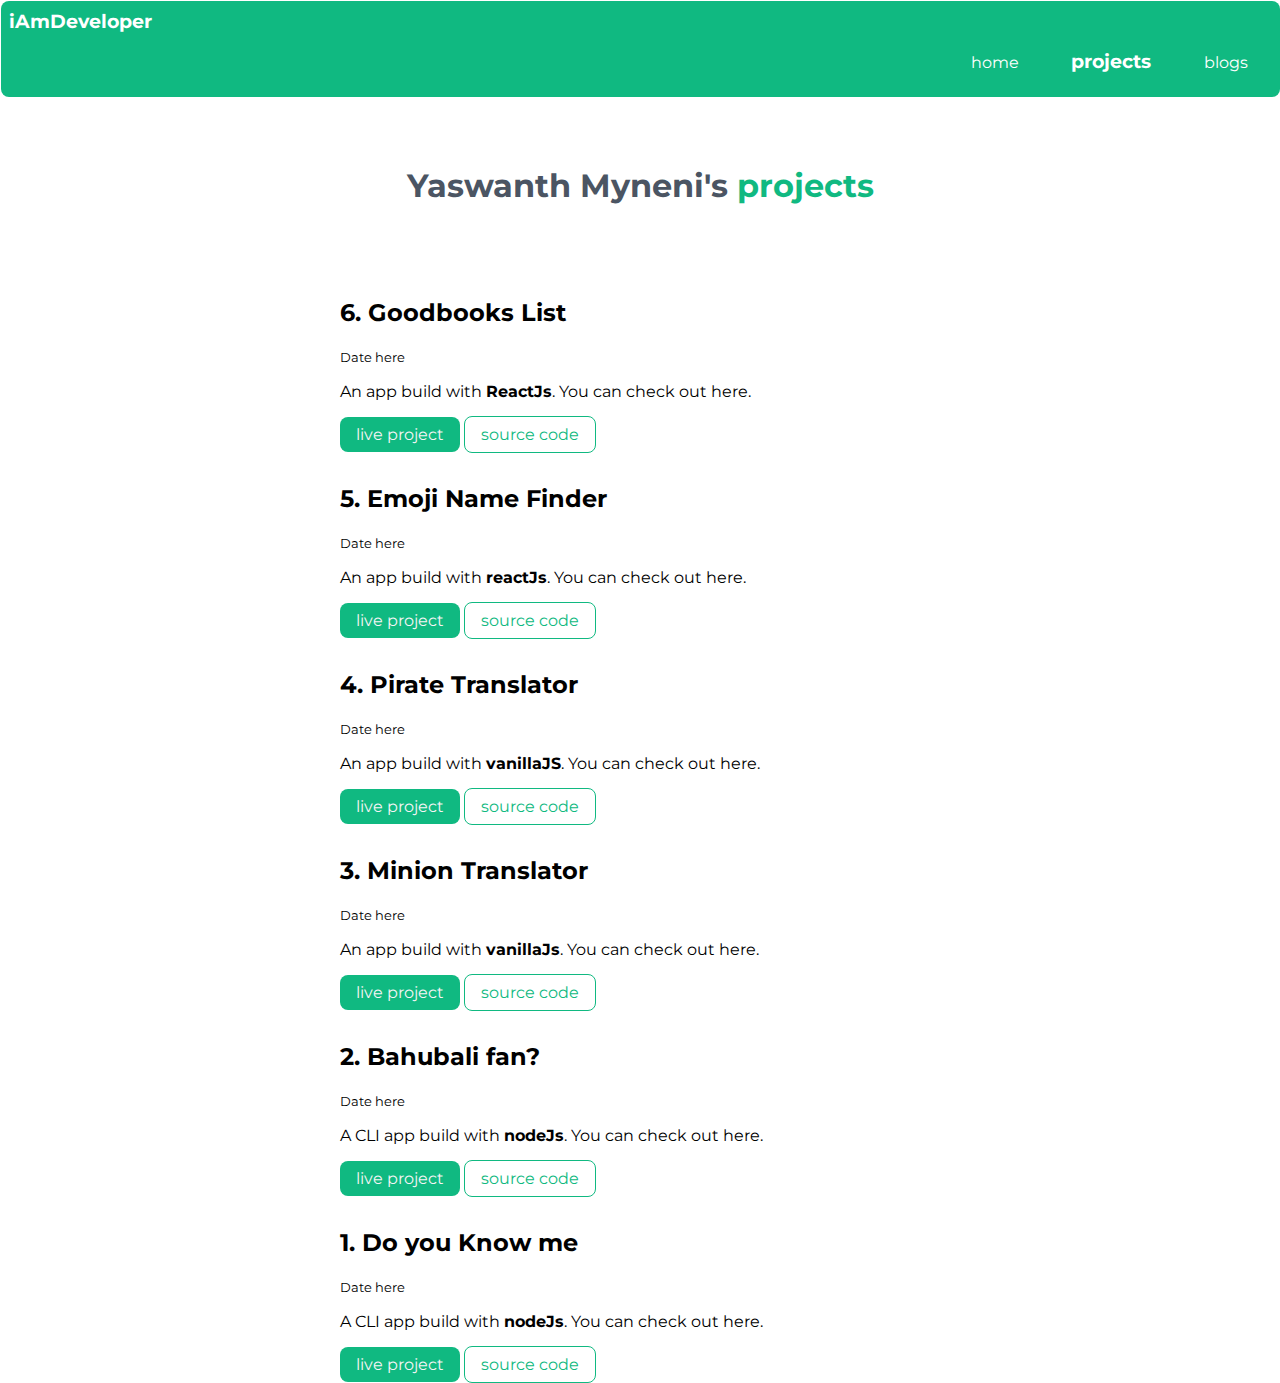
==== project.html @ 192b2162 "Refactor: updated" ====
<!DOCTYPE html>
<html lang="en">
<head>
    <meta charset="UTF-8">
    <meta http-equiv="X-UA-Compatible" content="IE=edge">
    <meta name="viewport" content="width=device-width, initial-scale=1.0">
    <title>projects | yaswanthmyneni</title>

    <link rel="stylesheet" href="style.css">


</head>
<body>

    <nav class="navigation container">
        <div class="nav-brand">iAmDeveloper</div>
        <ul class="list-non-bullet nav-pills">
            <li class="list-item-inline">
                <a class="link " href="index.html">home</a>
            </li>
            <li class="list-item-inline  link-active">
                <a class="link" href="project.html">projects</a>
            </li>
            <li class="list-item-inline">
                <a class="link" href="/blog/blog-listing-page.html">blogs</a>
            </li>
        </ul>
    </nav>

    <header class="hero">
        <h1 class="hero-heading">Yaswanth Myneni's <span class="heading-inverted"> projects</span></h1>
    </header>

    <ul class="container container-center list-non-bullet">

        <li >
            <h2 class="space-top">6. Goodbooks List</h2>
            <small>Date here</small>
            <p class="space-bottom">An app build with <strong>ReactJs</strong>. You can check out here.</p>
            <a target="_blank" class="link link-primary" href="https://yr72o.csb.app/">live project</a>
            <a target="_blank" class="link link-secondary" href="https://github.com/yaswanthmyneni/goodbooks-list">source code</a>
            
        </li>

        <li >
            <h2 class="space-top">5. Emoji Name Finder</h2>
            <small>Date here</small>
            <p class="space-bottom">An app build with <strong>reactJs</strong>. You can check out here.</p>
            <a target="_blank" class="link link-primary" href="https://yfefz.csb.app/">live project</a>
            <a target="_blank" class="link link-secondary" href="https://github.com/yaswanthmyneni/emoji-name-indicator">source code</a>
            
        </li>

        <li>
            <h2 class="space-top">4. Pirate Translator</h2>
            <small>Date here</small>
            <p class="space-bottom">An app build with <strong>vanillaJS</strong>. You can check out here.</p>
            <a target="_blank" class="link link-primary" href="">live project</a>
            <a target="_blank" class="link link-secondary" href="https://github.com/yaswanthmyneni/language-translator-2">source code</a>
            
        </li>

        <li >
            <h2 class="space-top">3. Minion Translator</h2>
            <small>Date here</small>
            <p class="space-bottom">An app build with <strong>vanillaJs</strong>. You can check out here.</p>
            <a target="_blank" class="link link-primary" href="">live project</a>
            <a target="_blank" class="link link-secondary" href="https://github.com/yaswanthmyneni/language-translator-1">source code</a>
            
        </li>
        
        <li >
            <h2 class="space-top">2. Bahubali fan?</h2>
            <small>Date here</small>
            <p class="space-bottom">A CLI app build with <strong>nodeJs</strong>. You can check out here.</p>
            <a target="_blank" class="link link-primary" href="https://replit.com/@yaswanthmyneni/CLI-2?embed=1&putput=1#index.js">live project</a>
            <a target="_blank" class="link link-secondary" href="https://github.com/yaswanthmyneni/quiz-about-bahubali">source code</a>
            
        </li>
        <li >
            <h2 class="space-top">1. Do you Know me</h2>
            <small>Date here</small>
            <p class="space-bottom">A CLI app build with <strong>nodeJs</strong>. You can check out here.</p>
            <a target="_blank" class="link link-primary " href="https://replit.com/@yaswanthmyneni/CLI?embed=1&putput=1#index.js">live project</a>
            <a target="_blank" class="link link-secondary " href="https://github.com/yaswanthmyneni/quiz-aboutme">source code</a>
            
        </li>
        
    </ul>


</body>
</html>
---- style.css ----
@import url('https://fonts.googleapis.com/css2?family=Montserrat&display=swap');

:root {
    --primary-color: #10B981;
    --secondary-color: #4B5563;
    --grey-color: #E5E7EB;
}

body {
    font-family: 'Montserrat', sans-serif;
    margin: 0.5px;
}

hr {
    margin: 2rem 0rem;
}

.container{
    padding: 0 1rem;
}

.container-center {
    max-width: 600px;
    margin: auto;
}

/* links */

.link {
    text-decoration: none;
    padding: 0.5rem 1rem;
}

.link-primary {
    background-color: var(--primary-color);
    border-radius: 0.5rem;
    color:whitesmoke;
}

.link-secondary {
    color: var(--primary-color);
    border-radius: 0.5rem;
    border: 1px solid var(--primary-color);
}

/* list */

.list-non-bullet {
    list-style: none;
}

.list-item-inline{
    display: inline;
    padding: 0rem 0.5rem;
}

/* spaces */

.space-top {
    margin-top: 2.5rem;
}

.space-bottom {
    margin-bottom: 1.5rem;
}

/* Navigation */

.navigation {
    background-color: var(--primary-color);
    color: white;
    padding: 0.5rem 0.5rem;
    border-radius: 0.5rem;
}

.navigation .nav-pills {
    text-align: right;
}

.navigation .nav-brand {
    font-weight: 700;
    font-size: 1.2rem;
}

.navigation .link {
    color: white;
}

.navigation .link-active {
    font-size: larger;
    font-weight: bold;
}

/* header */

.hero {
    padding: 2rem;
    text-align: center;
}

.hero .hero-img {
    max-width: 350px;
    display: block;
    margin: auto;
}

.hero .hero-heading{
    color: var(--secondary-color);
    padding-top: 1rem;
}

.hero .hero-heading .heading-inverted {
    color: var(--primary-color);
}

/* section */

.section {
    padding: 2rem;
}

.ow {
    background-color: var(--grey-color);
}

/* Footer */

.footer {
    background-color: var(--primary-color);
    padding: 2rem 0.5rem;
    text-align: center;
    color: white;
    border-radius: 0.5rem;
}

.footer .link {
    color: white;
}

.footer ul {
    padding-inline-start: 0px;
}

.footer .footer-header {
    font-size: larger;
    font-weight: bold;
}
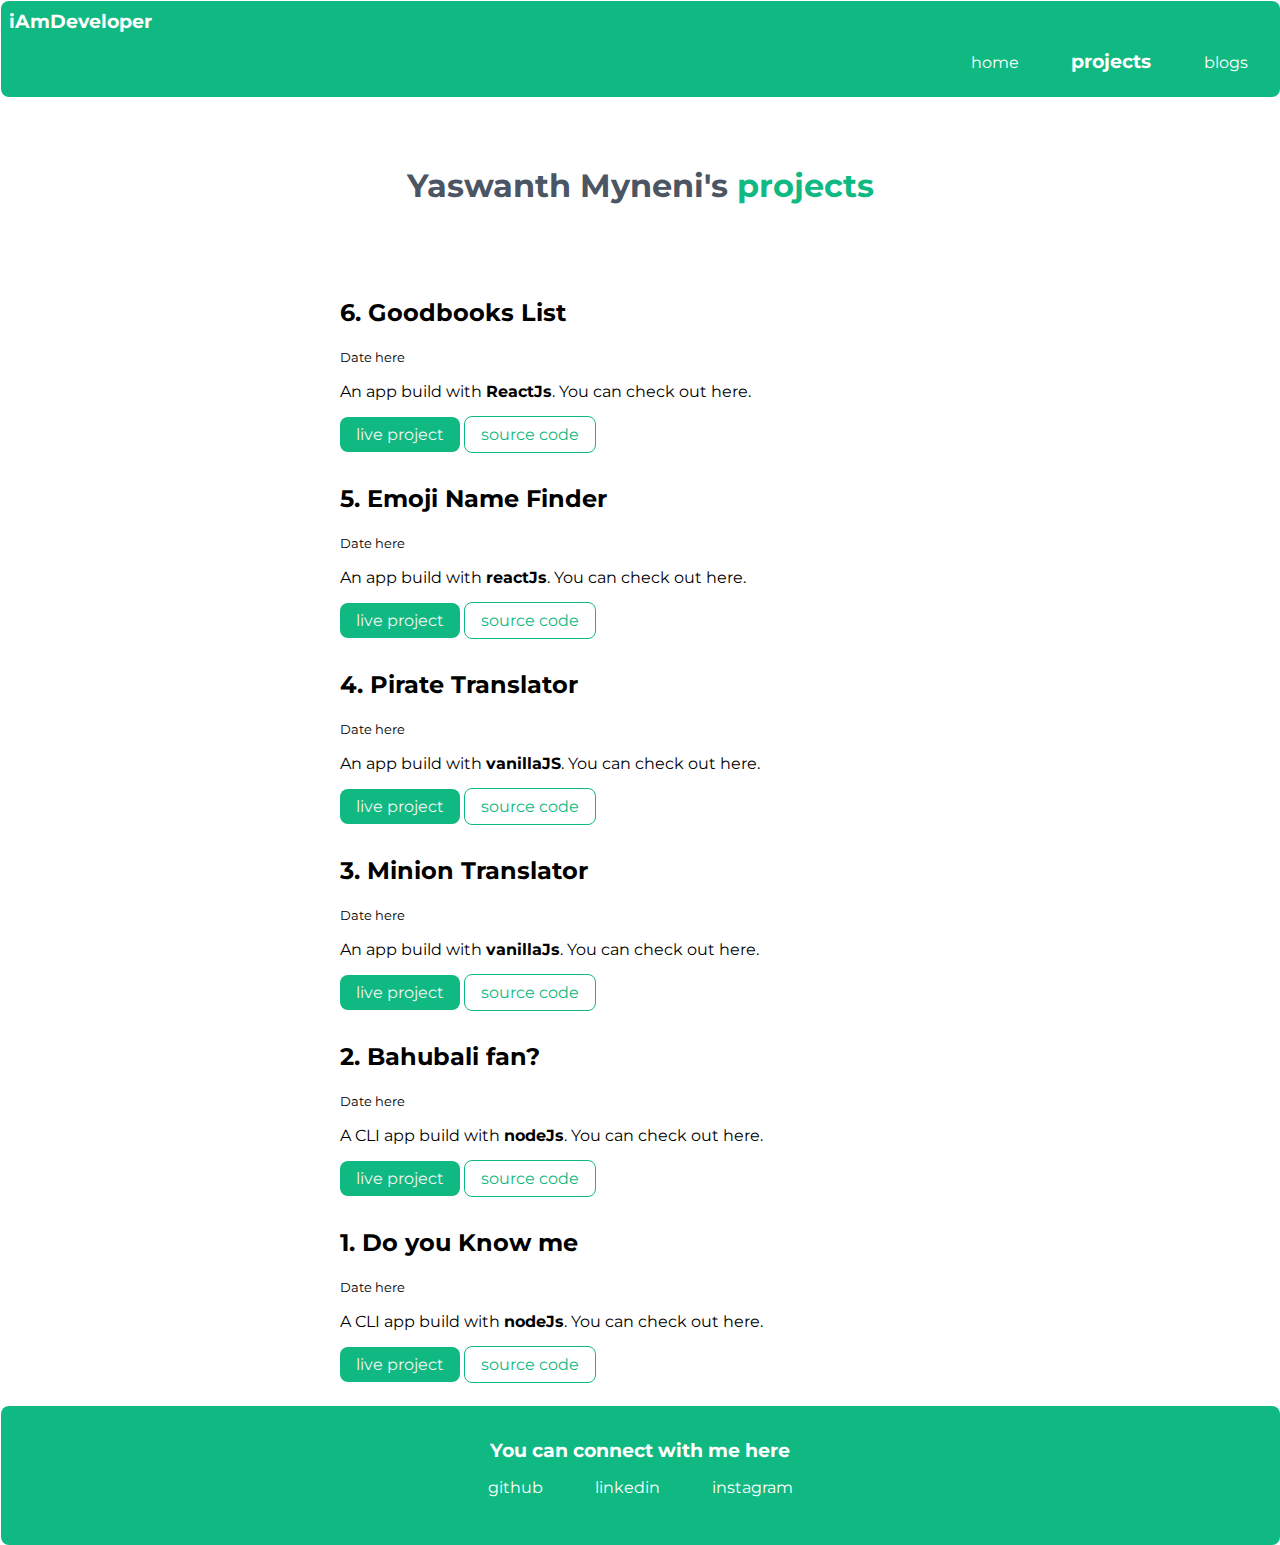
==== commit 255e9f83: "refactor: added footer" ====
--- a/project.html
+++ b/project.html
@@ -4,7 +4,7 @@
     <meta charset="UTF-8">
     <meta http-equiv="X-UA-Compatible" content="IE=edge">
     <meta name="viewport" content="width=device-width, initial-scale=1.0">
-    <title>projects | yaswanthmyneni</title>
+    <title>yaswanthmyneni | projects</title>
 
     <link rel="stylesheet" href="style.css">
 
@@ -88,6 +88,28 @@
         
     </ul>
 
+    <footer style="margin-top: 2rem;" class="footer">
+        <div class="footer-header">You can connect with me here</div>
+        <ul class="social-links list-non-bullet">
+            <li class="list-item-inline">
+                <a target="_blank" class="link" href="https://github.com/yaswanthmyneni">
+                    github
+                </a>
+            </li>
+            <li class="list-item-inline">
+                <a target="_blank" class="link" href="https://linkedin.com/in/yaswanth-myneni-a0a7261b1">
+                    linkedin
+                </a>
+            </li>
+            <li class="list-item-inline">
+                <a target="_blank" class="link" href="https://www.instagram.com/yaswanthmyneni/">
+                    instagram
+                </a>
+            </li>
+            
+        </ul>
+    </footer>
+
 
 </body>
 </html>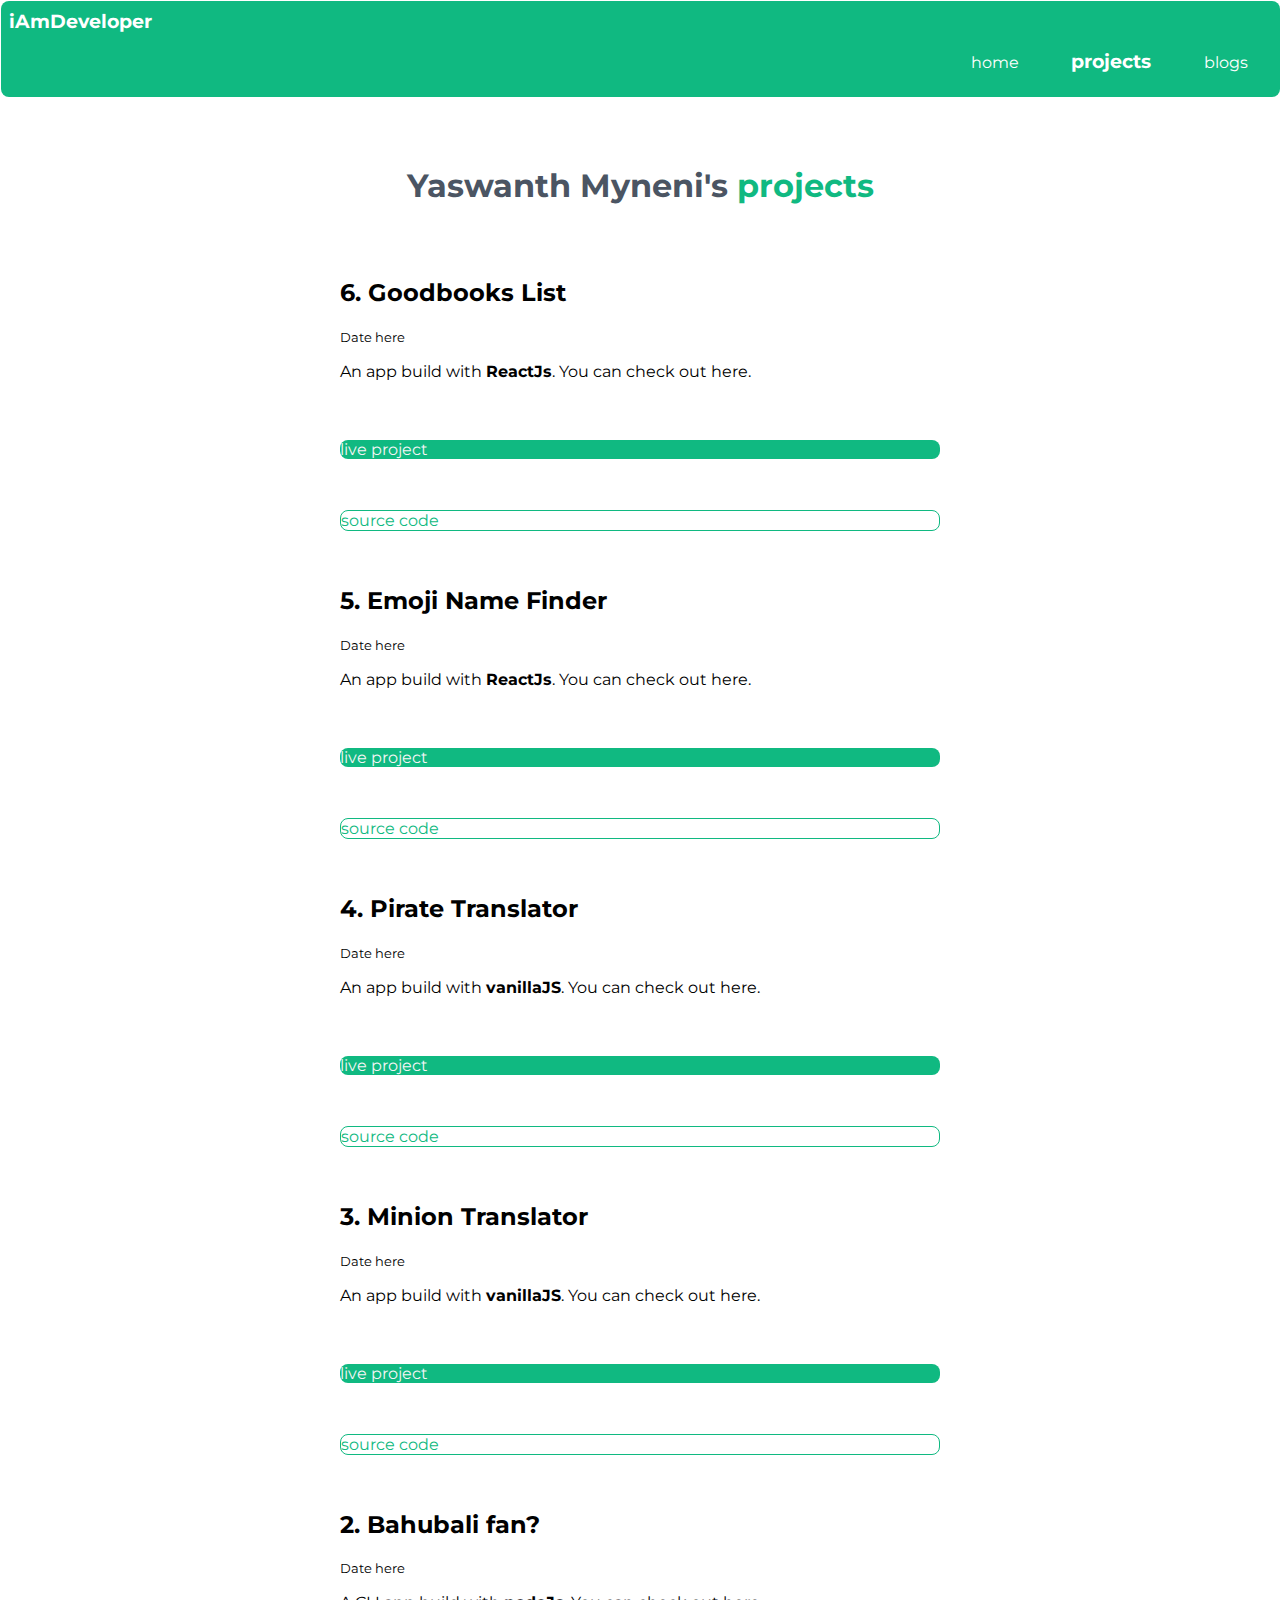
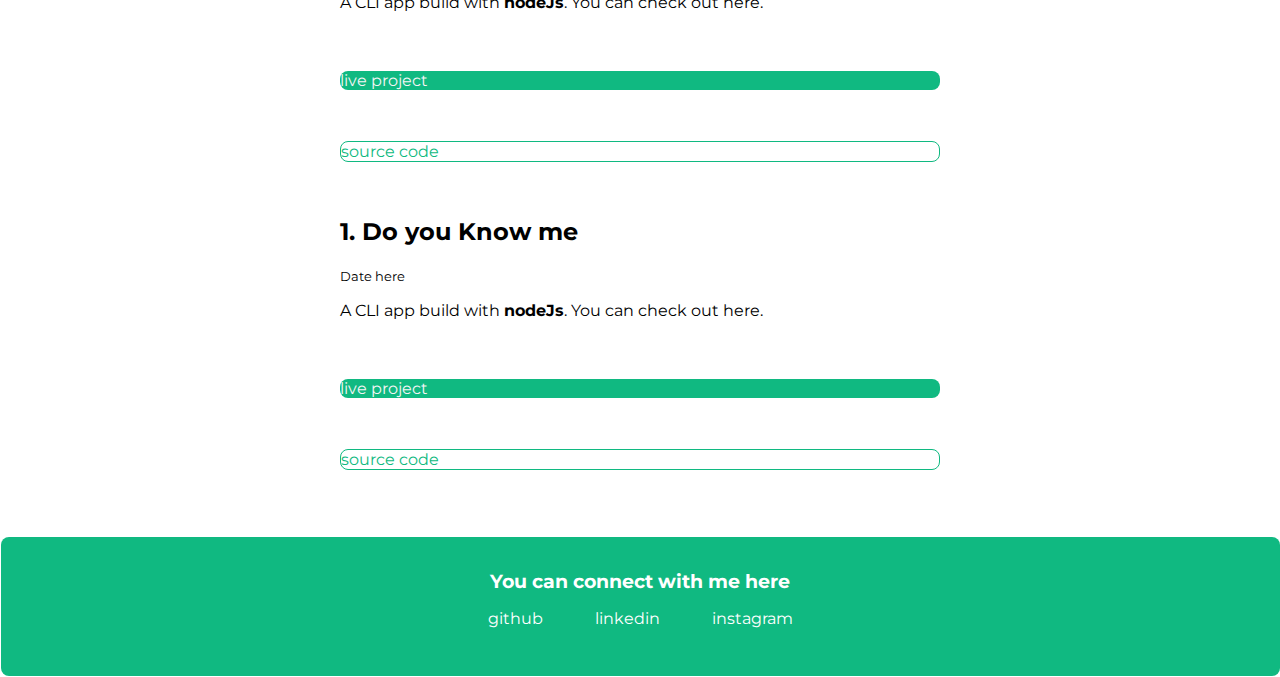
==== commit 810be850: "refactor: changed the design" ====
--- a/project.html
+++ b/project.html
@@ -32,59 +32,61 @@
     </header>
 
     <ul class="container container-center list-non-bullet">
-
-        <li >
-            <h2 class="space-top">6. Goodbooks List</h2>
-            <small>Date here</small>
-            <p class="space-bottom">An app build with <strong>ReactJs</strong>. You can check out here.</p>
-            <a target="_blank" class="link link-primary" href="https://yr72o.csb.app/">live project</a>
-            <a target="_blank" class="link link-secondary" href="https://github.com/yaswanthmyneni/goodbooks-list">source code</a>
+        <div class="project-list">
+            <li class="margin-left">
+                <h2>6. Goodbooks List</h2>
+                <small>Date here</small>
+                <p class="space-bottom">An app build with <strong>ReactJs</strong>. You can check out here.</p>
+                <a target="_blank" class="link" href="https://yr72o.csb.app/"> <p class="link-primary">live project</p> </a>
+                <a target="_blank" class="link" href="https://github.com/yaswanthmyneni/goodbooks-list"><p class=" link-secondary">source code</p></a>    
+            </li>
+        </div>
+        <div class="project-list"> 
+            <li class="margin-left">
+                <h2>5. Emoji Name Finder</h2>
+                <small>Date here</small>
+                <p class="space-bottom">An app build with <strong>ReactJs</strong>. You can check out here.</p>
+                <a target="_blank" class="link" href="https://yfefz.csb.app/"> <p class="link-primary">live project</p> </a>
+                <a target="_blank" class="link" href="https://github.com/yaswanthmyneni/emoji-name-indicator"><p class=" link-secondary">source code</p></a>    
+            </li>
+        </div> 
+        <div class="project-list">
+            <li class="margin-left">    
+                <h2>4. Pirate Translator</h2>
+                <small>Date here</small>
+                <p class="space-bottom">An app build with <strong>vanillaJS</strong>. You can check out here.</p>
+                <a target="_blank" class="link" href=""> <p class=" link-primary">live project</p> </a>
+                <a target="_blank" class="link" href="https://github.com/yaswanthmyneni/language-translator-2"><p class=" link-secondary">source code</p></a>        
+            </li>
+        </div> 
+        <div class="project-list">
+            <li class="margin-left">
+                <h2>3. Minion Translator</h2>
+                <small>Date here</small>
+                <p class="space-bottom">An app build with <strong>vanillaJS</strong>. You can check out here.</p>
+                <a target="_blank" class="link" href=""> <p class="link-primary">live project</p> </a>
+                <a target="_blank" class="link" href="https://github.com/yaswanthmyneni/language-translator-1"><p class=" link-secondary">source code</p></a>    
             
-        </li>
-
-        <li >
-            <h2 class="space-top">5. Emoji Name Finder</h2>
-            <small>Date here</small>
-            <p class="space-bottom">An app build with <strong>reactJs</strong>. You can check out here.</p>
-            <a target="_blank" class="link link-primary" href="https://yfefz.csb.app/">live project</a>
-            <a target="_blank" class="link link-secondary" href="https://github.com/yaswanthmyneni/emoji-name-indicator">source code</a>
-            
-        </li>
-
-        <li>
-            <h2 class="space-top">4. Pirate Translator</h2>
-            <small>Date here</small>
-            <p class="space-bottom">An app build with <strong>vanillaJS</strong>. You can check out here.</p>
-            <a target="_blank" class="link link-primary" href="">live project</a>
-            <a target="_blank" class="link link-secondary" href="https://github.com/yaswanthmyneni/language-translator-2">source code</a>
-            
-        </li>
-
-        <li >
-            <h2 class="space-top">3. Minion Translator</h2>
-            <small>Date here</small>
-            <p class="space-bottom">An app build with <strong>vanillaJs</strong>. You can check out here.</p>
-            <a target="_blank" class="link link-primary" href="">live project</a>
-            <a target="_blank" class="link link-secondary" href="https://github.com/yaswanthmyneni/language-translator-1">source code</a>
-            
-        </li>
-        
-        <li >
-            <h2 class="space-top">2. Bahubali fan?</h2>
-            <small>Date here</small>
-            <p class="space-bottom">A CLI app build with <strong>nodeJs</strong>. You can check out here.</p>
-            <a target="_blank" class="link link-primary" href="https://replit.com/@yaswanthmyneni/CLI-2?embed=1&putput=1#index.js">live project</a>
-            <a target="_blank" class="link link-secondary" href="https://github.com/yaswanthmyneni/quiz-about-bahubali">source code</a>
-            
-        </li>
-        <li >
-            <h2 class="space-top">1. Do you Know me</h2>
-            <small>Date here</small>
-            <p class="space-bottom">A CLI app build with <strong>nodeJs</strong>. You can check out here.</p>
-            <a target="_blank" class="link link-primary " href="https://replit.com/@yaswanthmyneni/CLI?embed=1&putput=1#index.js">live project</a>
-            <a target="_blank" class="link link-secondary " href="https://github.com/yaswanthmyneni/quiz-aboutme">source code</a>
-            
-        </li>
+            </li>
+        </div> 
+        <div class="project-list">
+            <li class="margin-left">
+                <h2>2. Bahubali fan?</h2>
+                <small>Date here</small>
+                <p class="space-bottom">A CLI app build with <strong>nodeJs</strong>. You can check out here.</p>
+                <a target="_blank" class="link" href="https://replit.com/@yaswanthmyneni/CLI-2?embed=1&putput=1#index.js"> <p class="link-primary">live project</p> </a>
+                <a target="_blank" class="link" href="https://github.com/yaswanthmyneni/quiz-about-bahubali"><p class=" link-secondary">source code</p></a>     
+            </li>
+        </div> 
+        <div class="project-list">
+            <li class="margin-left">
+                <h2>1. Do you Know me</h2>
+                <small>Date here</small>
+                <p class="space-bottom">A CLI app build with <strong>nodeJs</strong>. You can check out here.</p>
+                <a target="_blank" class="link" href="https://replit.com/@yaswanthmyneni/CLI?embed=1&putput=1#index.js"> <p class="link-primary">live project</p> </a>
+                <a target="_blank" class="link" href="https://github.com/yaswanthmyneni/quiz-aboutme"><p class=" link-secondary">source code</p></a>    
+            </li>
+        </div> 
         
     </ul>
 
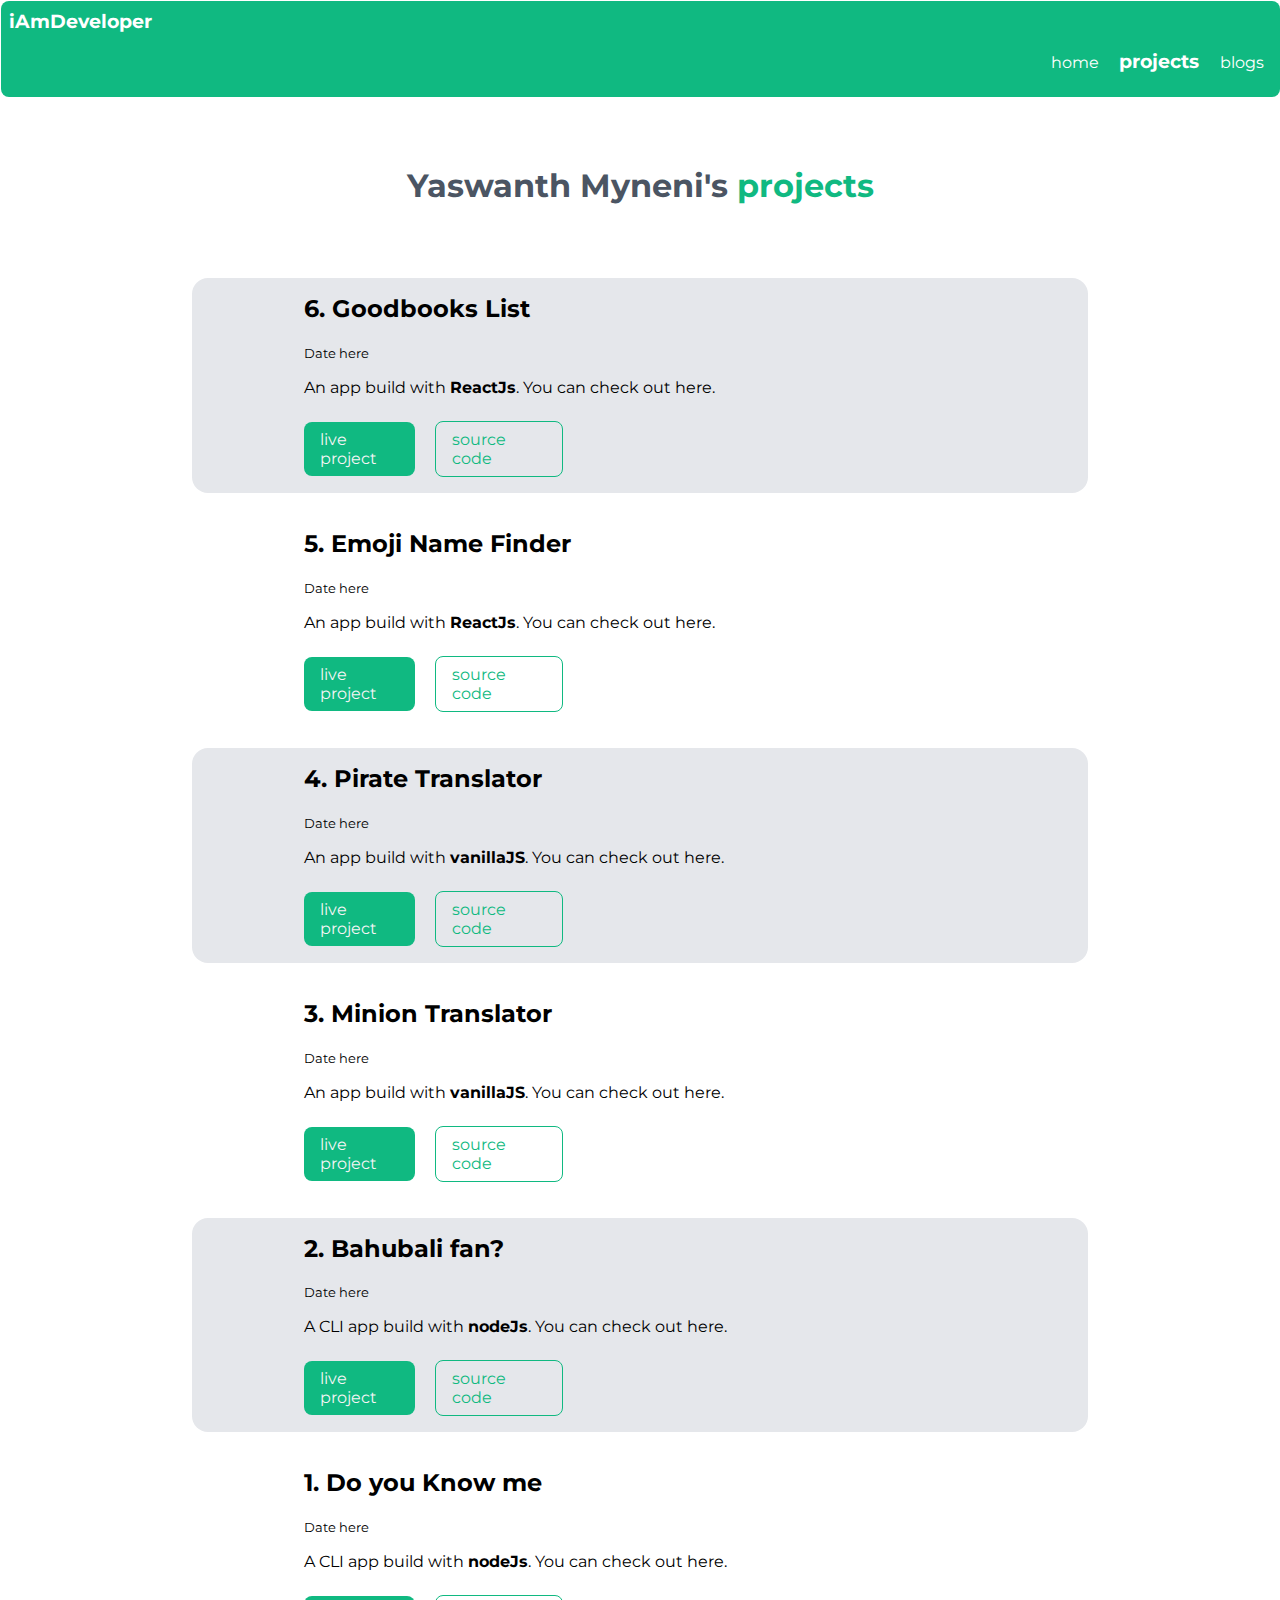
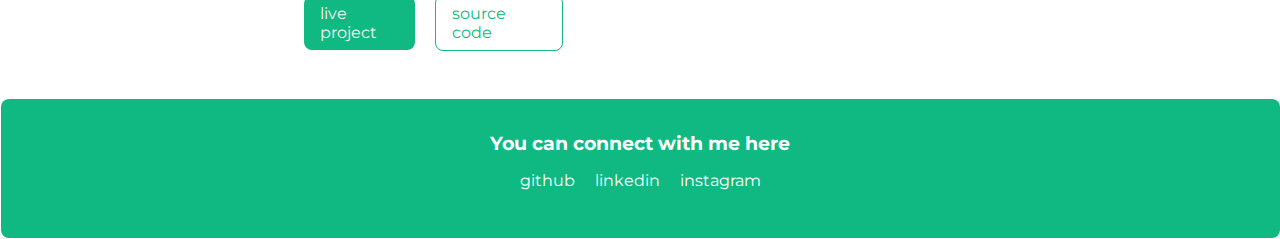
==== commit 52c27e92: "refactor: added links to project" ====
--- a/project.html
+++ b/project.html
@@ -55,7 +55,7 @@
                 <h2>4. Pirate Translator</h2>
                 <small>Date here</small>
                 <p class="space-bottom">An app build with <strong>vanillaJS</strong>. You can check out here.</p>
-                <a target="_blank" class="link" href=""> <p class=" link-primary">live project</p> </a>
+                <a target="_blank" class="link" href="https://piratespeech.netlify.app"> <p class=" link-primary">live project</p> </a>
                 <a target="_blank" class="link" href="https://github.com/yaswanthmyneni/language-translator-2"><p class=" link-secondary">source code</p></a>        
             </li>
         </div> 
@@ -64,8 +64,8 @@
                 <h2>3. Minion Translator</h2>
                 <small>Date here</small>
                 <p class="space-bottom">An app build with <strong>vanillaJS</strong>. You can check out here.</p>
-                <a target="_blank" class="link" href=""> <p class="link-primary">live project</p> </a>
-                <a target="_blank" class="link" href="https://github.com/yaswanthmyneni/language-translator-1"><p class=" link-secondary">source code</p></a>    
+                <a target="_blank" class="link" href="https://minionspeech.netlify.app"> <p class="link-primary">live project</p> </a>
+                <a target="_blank" class="link" href="https://github.com/yaswanthmyneni/language-translator"><p class=" link-secondary">source code</p></a>    
             
             </li>
         </div> 
--- a/style.css
+++ b/style.css
@@ -20,27 +20,33 @@
 }
 
 .container-center {
-    max-width: 600px;
+    max-width: 70%;
     margin: auto;
+    text-align: justify;
 }
 
 /* links */
 
 .link {
     text-decoration: none;
-    padding: 0.5rem 1rem;
 }
 
 .link-primary {
     background-color: var(--primary-color);
     border-radius: 0.5rem;
     color:whitesmoke;
+    width: 10%;
+    padding: 0.5rem 1rem;
+    display: inline-block;
 }
 
 .link-secondary {
+    display: inline-block;
     color: var(--primary-color);
     border-radius: 0.5rem;
     border: 1px solid var(--primary-color);
+    width: 12%;
+    padding: 0.5rem 1rem;
 }
 
 /* list */
@@ -123,6 +129,30 @@
     background-color: var(--grey-color);
 }
 
+/* project */
+
+.project-list:nth-child(2n+1) {
+    border-radius: 1rem;
+    background-color: var(--grey-color);
+}
+
+.project-list h2 {
+    padding-top: 1rem;
+}
+
+.project-list a {
+    margin-right: 1rem;
+}
+
+.project-list a p {
+    margin: 0%;
+    margin-bottom: 1rem;
+}
+
+.margin-left {
+    margin-left: 7rem;
+}
+
 /* Footer */
 
 .footer {
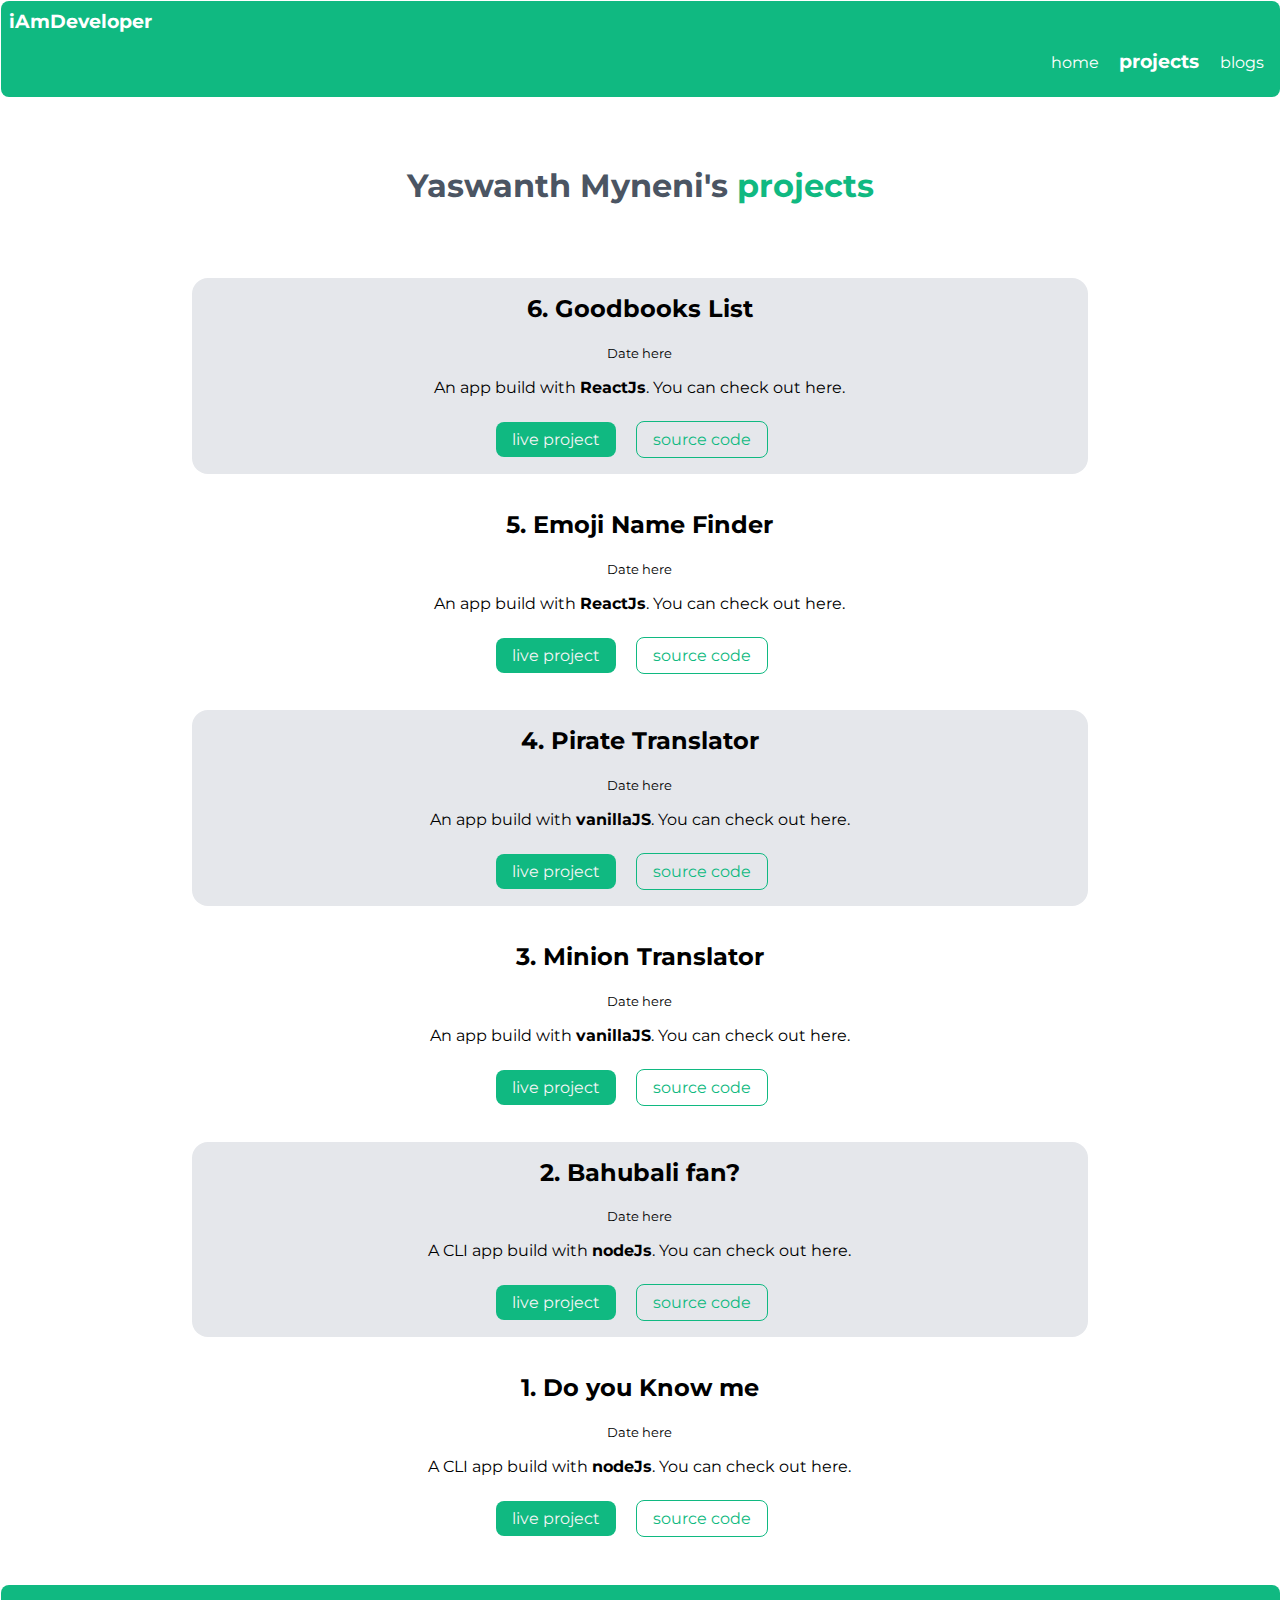
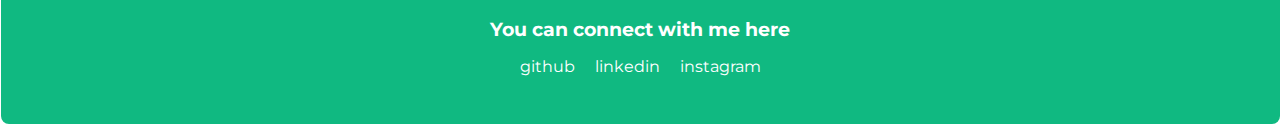
==== commit bb495b1b: "refactor: added some css class to tags" ====
--- a/project.html
+++ b/project.html
@@ -32,62 +32,54 @@
     </header>
 
     <ul class="container container-center list-non-bullet">
-        <div class="project-list">
-            <li class="margin-left">
-                <h2>6. Goodbooks List</h2>
-                <small>Date here</small>
-                <p class="space-bottom">An app build with <strong>ReactJs</strong>. You can check out here.</p>
-                <a target="_blank" class="link" href="https://yr72o.csb.app/"> <p class="link-primary">live project</p> </a>
-                <a target="_blank" class="link" href="https://github.com/yaswanthmyneni/goodbooks-list"><p class=" link-secondary">source code</p></a>    
-            </li>
-        </div>
-        <div class="project-list"> 
-            <li class="margin-left">
-                <h2>5. Emoji Name Finder</h2>
-                <small>Date here</small>
-                <p class="space-bottom">An app build with <strong>ReactJs</strong>. You can check out here.</p>
-                <a target="_blank" class="link" href="https://yfefz.csb.app/"> <p class="link-primary">live project</p> </a>
-                <a target="_blank" class="link" href="https://github.com/yaswanthmyneni/emoji-name-indicator"><p class=" link-secondary">source code</p></a>    
-            </li>
-        </div> 
-        <div class="project-list">
-            <li class="margin-left">    
-                <h2>4. Pirate Translator</h2>
-                <small>Date here</small>
-                <p class="space-bottom">An app build with <strong>vanillaJS</strong>. You can check out here.</p>
-                <a target="_blank" class="link" href="https://piratespeech.netlify.app"> <p class=" link-primary">live project</p> </a>
-                <a target="_blank" class="link" href="https://github.com/yaswanthmyneni/language-translator-2"><p class=" link-secondary">source code</p></a>        
-            </li>
-        </div> 
-        <div class="project-list">
-            <li class="margin-left">
-                <h2>3. Minion Translator</h2>
-                <small>Date here</small>
-                <p class="space-bottom">An app build with <strong>vanillaJS</strong>. You can check out here.</p>
-                <a target="_blank" class="link" href="https://minionspeech.netlify.app"> <p class="link-primary">live project</p> </a>
-                <a target="_blank" class="link" href="https://github.com/yaswanthmyneni/language-translator"><p class=" link-secondary">source code</p></a>    
-            
-            </li>
-        </div> 
-        <div class="project-list">
-            <li class="margin-left">
-                <h2>2. Bahubali fan?</h2>
-                <small>Date here</small>
-                <p class="space-bottom">A CLI app build with <strong>nodeJs</strong>. You can check out here.</p>
-                <a target="_blank" class="link" href="https://replit.com/@yaswanthmyneni/CLI-2?embed=1&putput=1#index.js"> <p class="link-primary">live project</p> </a>
-                <a target="_blank" class="link" href="https://github.com/yaswanthmyneni/quiz-about-bahubali"><p class=" link-secondary">source code</p></a>     
-            </li>
-        </div> 
-        <div class="project-list">
-            <li class="margin-left">
-                <h2>1. Do you Know me</h2>
-                <small>Date here</small>
-                <p class="space-bottom">A CLI app build with <strong>nodeJs</strong>. You can check out here.</p>
-                <a target="_blank" class="link" href="https://replit.com/@yaswanthmyneni/CLI?embed=1&putput=1#index.js"> <p class="link-primary">live project</p> </a>
-                <a target="_blank" class="link" href="https://github.com/yaswanthmyneni/quiz-aboutme"><p class=" link-secondary">source code</p></a>    
-            </li>
-        </div> 
+        <li class="project-list">
+            <h2>6. Goodbooks List</h2>
+            <small>Date here</small>
+            <p class="space-bottom">An app build with <strong>ReactJs</strong>. You can check out here.</p>
+            <a target="_blank" class="link" href="https://yr72o.csb.app/"> <p class="link-primary">live project</p> </a>
+            <a target="_blank" class="link" href="https://github.com/yaswanthmyneni/goodbooks-list"><p class=" link-secondary">source code</p></a>    
+        </li>
+     
+        <li class="project-list">
+            <h2>5. Emoji Name Finder</h2>
+            <small>Date here</small>
+            <p class="space-bottom">An app build with <strong>ReactJs</strong>. You can check out here.</p>
+            <a target="_blank" class="link" href="https://yfefz.csb.app/"> <p class="link-primary">live project</p> </a>
+            <a target="_blank" class="link" href="https://github.com/yaswanthmyneni/emoji-name-indicator"><p class=" link-secondary">source code</p></a>    
+        </li> 
+    
+        <li class="project-list">    
+            <h2>4. Pirate Translator</h2>
+            <small>Date here</small>
+            <p class="space-bottom">An app build with <strong>vanillaJS</strong>. You can check out here.</p>
+            <a target="_blank" class="link" href="https://piratespeech.netlify.app"> <p class=" link-primary">live project</p> </a>
+            <a target="_blank" class="link" href="https://github.com/yaswanthmyneni/language-translator-2"><p class=" link-secondary">source code</p></a>        
+        </li> 
+    
+        <li class="project-list">
+            <h2>3. Minion Translator</h2>
+            <small>Date here</small>
+            <p class="space-bottom">An app build with <strong>vanillaJS</strong>. You can check out here.</p>
+            <a target="_blank" class="link" href="https://minionspeech.netlify.app"> <p class="link-primary">live project</p> </a>
+            <a target="_blank" class="link" href="https://github.com/yaswanthmyneni/language-translator"><p class=" link-secondary">source code</p></a>    
         
+        </li> 
+    
+        <li class="project-list">
+            <h2>2. Bahubali fan?</h2>
+            <small>Date here</small>
+            <p class="space-bottom">A CLI app build with <strong>nodeJs</strong>. You can check out here.</p>
+            <a target="_blank" class="link" href="https://replit.com/@yaswanthmyneni/CLI-2?embed=1&putput=1#index.js"> <p class="link-primary">live project</p> </a>
+            <a target="_blank" class="link" href="https://github.com/yaswanthmyneni/quiz-about-bahubali"><p class=" link-secondary">source code</p></a>     
+        </li> 
+    
+        <li class="project-list">
+            <h2>1. Do you Know me</h2>
+            <small>Date here</small>
+            <p class="space-bottom">A CLI app build with <strong>nodeJs</strong>. You can check out here.</p>
+            <a target="_blank" class="link" href="https://replit.com/@yaswanthmyneni/CLI?embed=1&putput=1#index.js"> <p class="link-primary">live project</p> </a>
+            <a target="_blank" class="link" href="https://github.com/yaswanthmyneni/quiz-aboutme"><p class=" link-secondary">source code</p></a>    
+        </li>     
     </ul>
 
     <footer style="margin-top: 2rem;" class="footer">
--- a/style.css
+++ b/style.css
@@ -22,7 +22,13 @@
 .container-center {
     max-width: 70%;
     margin: auto;
-    text-align: justify;
+    text-align: center;
+}
+
+@media screen and (max-width: 600px) {
+    .container-center {
+        max-width: 90%;
+    } 
 }
 
 /* links */
@@ -35,9 +41,10 @@
     background-color: var(--primary-color);
     border-radius: 0.5rem;
     color:whitesmoke;
-    width: 10%;
+    width: initial;
     padding: 0.5rem 1rem;
     display: inline-block;
+
 }
 
 .link-secondary {
@@ -45,7 +52,7 @@
     color: var(--primary-color);
     border-radius: 0.5rem;
     border: 1px solid var(--primary-color);
-    width: 12%;
+    width: initial;
     padding: 0.5rem 1rem;
 }
 
@@ -119,6 +126,12 @@
     color: var(--primary-color);
 }
 
+@media screen and (max-width: 420px){
+    .hero .hero-img {
+        max-width: 14rem;
+    }
+}
+
 /* section */
 
 .section {
@@ -150,7 +163,8 @@
 }
 
 .margin-left {
-    margin-left: 7rem;
+    margin-left: 2%;
+    margin-right: 2%;
 }
 
 /* Footer */
@@ -176,6 +190,8 @@
     font-weight: bold;
 }
 
+span {
+    color: var(--primary-color);
+}
 
 
-
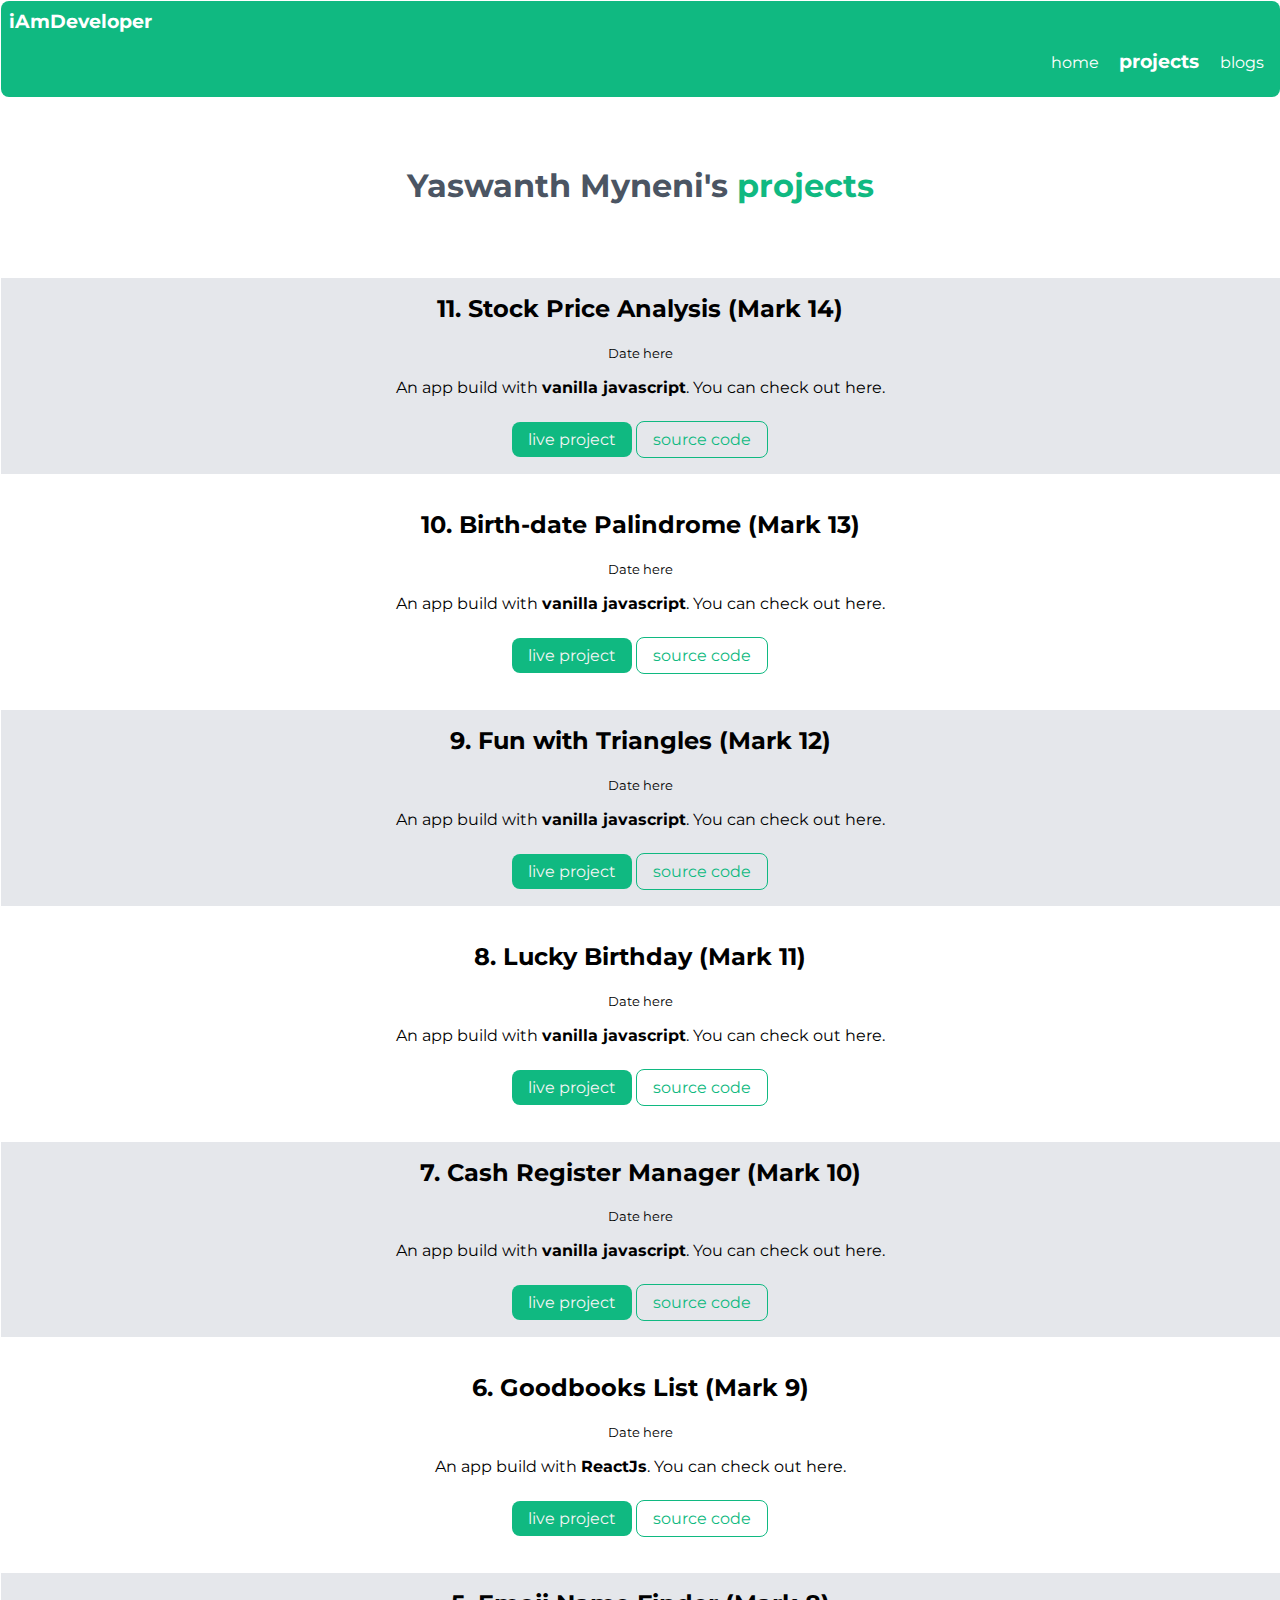
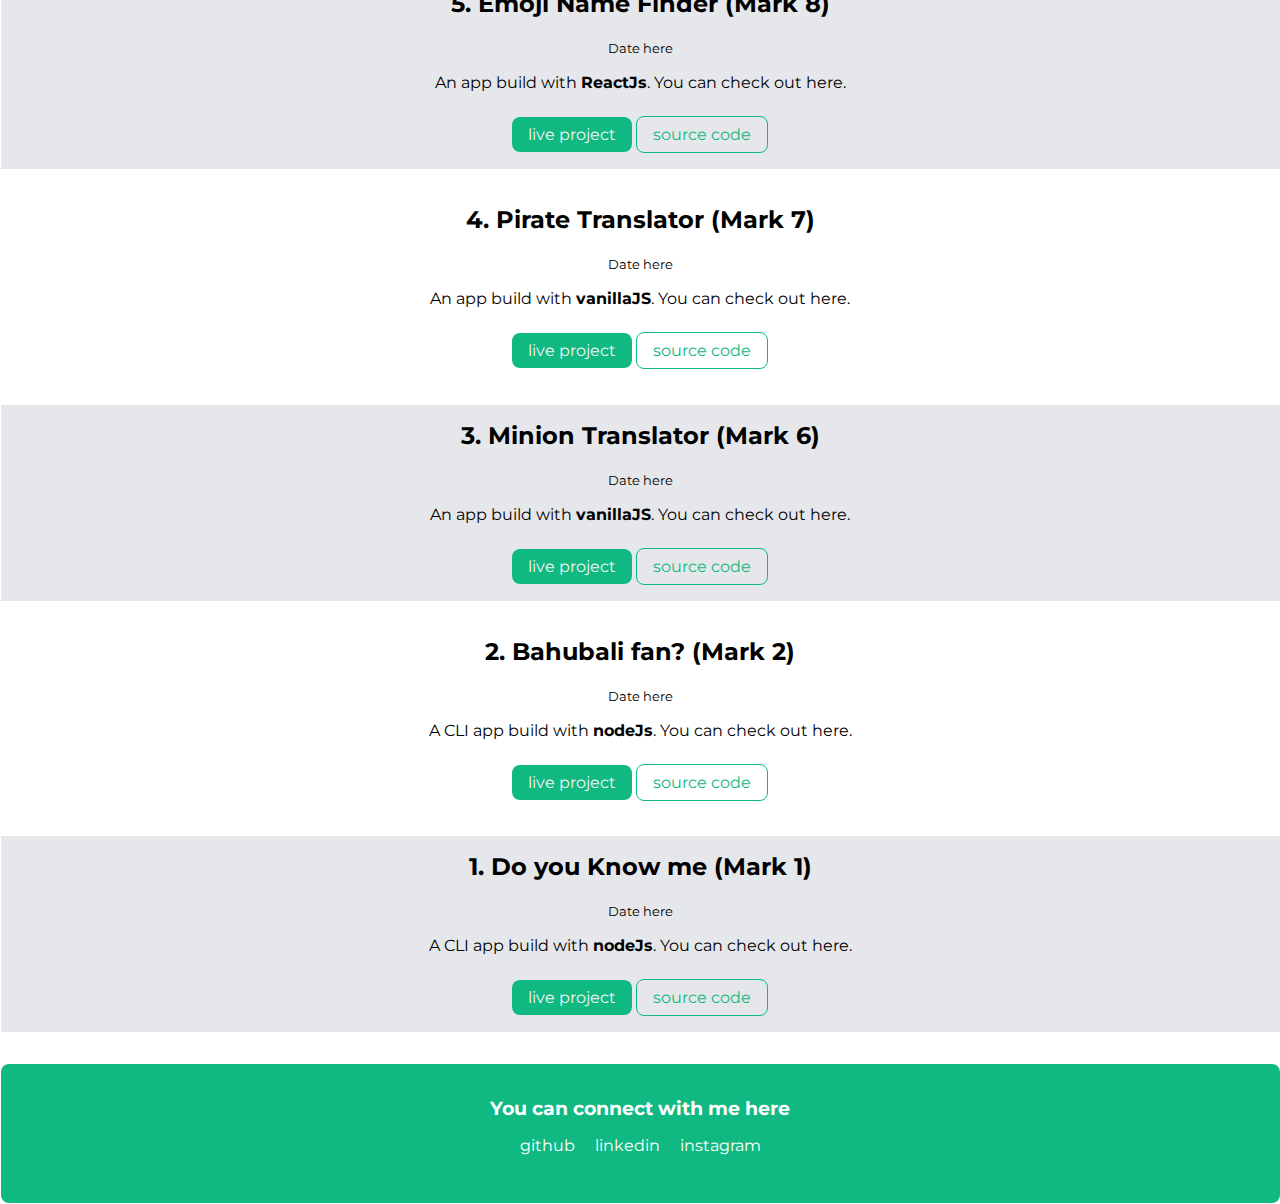
==== commit 2c12e38f: "refactor: added up to mark14 assignments" ====
--- a/project.html
+++ b/project.html
@@ -32,8 +32,45 @@
     </header>
 
     <ul class="container container-center list-non-bullet">
+
         <li class="project-list">
-            <h2>6. Goodbooks List</h2>
+            <h2>11. Stock Price Analysis (Mark 14)</h2>
+            <small>Date here</small>
+            <p class="space-bottom">An app build with <strong>vanilla javascript</strong>. You can check out here.</p>
+            <a target="_blank" class="link" href="https://stockpriceanalysis.netlify.app"> <p class="link-primary">live project</p> </a>
+            <a target="_blank" class="link" href="https://github.com/yaswanthmyneni/stock-price-analysis"><p class=" link-secondary">source code</p></a>    
+        </li>
+        <li class="project-list">
+            <h2>10. Birth-date Palindrome (Mark 13)</h2>
+            <small>Date here</small>
+            <p class="space-bottom">An app build with <strong>vanilla javascript</strong>. You can check out here.</p>
+            <a target="_blank" class="link" href="https://bdayispalindromeornot.netlify.app"> <p class="link-primary">live project</p> </a>
+            <a target="_blank" class="link" href="https://github.com/yaswanthmyneni/birthday-palindrome"><p class=" link-secondary">source code</p></a>    
+        </li>
+        <li class="project-list">
+            <h2>9. Fun with Triangles (Mark 12)</h2>
+            <small>Date here</small>
+            <p class="space-bottom">An app build with <strong>vanilla javascript</strong>. You can check out here.</p>
+            <a target="_blank" class="link" href="https://secretsoftriangle.netlify.app"> <p class="link-primary">live project</p> </a>
+            <a target="_blank" class="link" href="https://github.com/yaswanthmyneni/secrets-of-triangle"><p class=" link-secondary">source code</p></a>    
+        </li>
+        <li class="project-list">
+            <h2>8. Lucky Birthday (Mark 11)</h2>
+            <small>Date here</small>
+            <p class="space-bottom">An app build with <strong>vanilla javascript</strong>. You can check out here.</p>
+            <a target="_blank" class="link" href="https://bdayisluckyornot.netlify.app"> <p class="link-primary">live project</p> </a>
+            <a target="_blank" class="link" href="https://github.com/yaswanthmyneni/lucky-number"><p class=" link-secondary">source code</p></a>    
+        </li>
+        <li class="project-list">
+            <h2>7. Cash Register Manager (Mark 10)</h2>
+            <small>Date here</small>
+            <p class="space-bottom">An app build with <strong>vanilla javascript</strong>. You can check out here.</p>
+            <a target="_blank" class="link" href="https://calculatecashremainder.netlify.app/"> <p class="link-primary">live project</p> </a>
+            <a target="_blank" class="link" href="https://github.com/yaswanthmyneni/cash-register-manager"><p class=" link-secondary">source code</p></a>    
+        </li>
+
+        <li class="project-list">
+            <h2>6. Goodbooks List (Mark 9)</h2>
             <small>Date here</small>
             <p class="space-bottom">An app build with <strong>ReactJs</strong>. You can check out here.</p>
             <a target="_blank" class="link" href="https://yr72o.csb.app/"> <p class="link-primary">live project</p> </a>
@@ -41,7 +78,7 @@
         </li>
      
         <li class="project-list">
-            <h2>5. Emoji Name Finder</h2>
+            <h2>5. Emoji Name Finder (Mark 8)</h2>
             <small>Date here</small>
             <p class="space-bottom">An app build with <strong>ReactJs</strong>. You can check out here.</p>
             <a target="_blank" class="link" href="https://yfefz.csb.app/"> <p class="link-primary">live project</p> </a>
@@ -49,7 +86,7 @@
         </li> 
     
         <li class="project-list">    
-            <h2>4. Pirate Translator</h2>
+            <h2>4. Pirate Translator (Mark 7)</h2>
             <small>Date here</small>
             <p class="space-bottom">An app build with <strong>vanillaJS</strong>. You can check out here.</p>
             <a target="_blank" class="link" href="https://piratespeech.netlify.app"> <p class=" link-primary">live project</p> </a>
@@ -57,7 +94,7 @@
         </li> 
     
         <li class="project-list">
-            <h2>3. Minion Translator</h2>
+            <h2>3. Minion Translator (Mark 6)</h2>
             <small>Date here</small>
             <p class="space-bottom">An app build with <strong>vanillaJS</strong>. You can check out here.</p>
             <a target="_blank" class="link" href="https://minionspeech.netlify.app"> <p class="link-primary">live project</p> </a>
@@ -66,7 +103,7 @@
         </li> 
     
         <li class="project-list">
-            <h2>2. Bahubali fan?</h2>
+            <h2>2. Bahubali fan? (Mark 2)</h2>
             <small>Date here</small>
             <p class="space-bottom">A CLI app build with <strong>nodeJs</strong>. You can check out here.</p>
             <a target="_blank" class="link" href="https://replit.com/@yaswanthmyneni/CLI-2?embed=1&putput=1#index.js"> <p class="link-primary">live project</p> </a>
@@ -74,7 +111,7 @@
         </li> 
     
         <li class="project-list">
-            <h2>1. Do you Know me</h2>
+            <h2>1. Do you Know me (Mark 1)</h2>
             <small>Date here</small>
             <p class="space-bottom">A CLI app build with <strong>nodeJs</strong>. You can check out here.</p>
             <a target="_blank" class="link" href="https://replit.com/@yaswanthmyneni/CLI?embed=1&putput=1#index.js"> <p class="link-primary">live project</p> </a>
--- a/style.css
+++ b/style.css
@@ -1,197 +1,183 @@
-@import url('https://fonts.googleapis.com/css2?family=Montserrat&display=swap');
+@import url("https://fonts.googleapis.com/css2?family=Montserrat&display=swap");
 
 :root {
-    --primary-color: #10B981;
-    --secondary-color: #4B5563;
-    --grey-color: #E5E7EB;
+  --primary-color: #10b981;
+  --secondary-color: #4b5563;
+  --grey-color: #e5e7eb;
 }
 
 body {
-    font-family: 'Montserrat', sans-serif;
-    margin: 0.5px;
+  font-family: "Montserrat", sans-serif;
+  margin: 0.5px;
 }
 
 hr {
-    margin: 2rem 0rem;
+  margin: 2rem 0rem;
 }
 
-.container{
-    padding: 0 1rem;
+.container {
+  padding: 0rem;
 }
 
 .container-center {
-    max-width: 70%;
-    margin: auto;
-    text-align: center;
+  margin: auto;
+  text-align: center;
 }
 
-@media screen and (max-width: 600px) {
+/* @media screen and (max-width: 600px) {
     .container-center {
         max-width: 90%;
     } 
-}
+} */
 
 /* links */
 
 .link {
-    text-decoration: none;
+  text-decoration: none;
 }
 
 .link-primary {
-    background-color: var(--primary-color);
-    border-radius: 0.5rem;
-    color:whitesmoke;
-    width: initial;
-    padding: 0.5rem 1rem;
-    display: inline-block;
-
+  background-color: var(--primary-color);
+  border-radius: 0.5rem;
+  color: whitesmoke;
+  width: initial;
+  padding: 0.5rem 1rem;
+  display: inline-block;
 }
 
 .link-secondary {
-    display: inline-block;
-    color: var(--primary-color);
-    border-radius: 0.5rem;
-    border: 1px solid var(--primary-color);
-    width: initial;
-    padding: 0.5rem 1rem;
+  display: inline-block;
+  color: var(--primary-color);
+  border-radius: 0.5rem;
+  border: 1px solid var(--primary-color);
+  width: initial;
+  padding: 0.5rem 1rem;
 }
 
 /* list */
 
 .list-non-bullet {
-    list-style: none;
+  list-style: none;
 }
 
-.list-item-inline{
-    display: inline;
-    padding: 0rem 0.5rem;
+.list-item-inline {
+  display: inline;
+  padding: 0rem 0.5rem;
 }
 
 /* spaces */
 
 .space-top {
-    margin-top: 2.5rem;
+  margin-top: 2.5rem;
 }
 
 .space-bottom {
-    margin-bottom: 1.5rem;
+  margin-bottom: 1.5rem;
 }
 
 /* Navigation */
 
 .navigation {
-    background-color: var(--primary-color);
-    color: white;
-    padding: 0.5rem 0.5rem;
-    border-radius: 0.5rem;
+  background-color: var(--primary-color);
+  color: white;
+  padding: 0.5rem 0.5rem;
+  border-radius: 0.5rem;
 }
 
 .navigation .nav-pills {
-    text-align: right;
+  text-align: right;
 }
 
 .navigation .nav-brand {
-    font-weight: 700;
-    font-size: 1.2rem;
+  font-weight: 700;
+  font-size: 1.2rem;
 }
 
 .navigation .link {
-    color: white;
+  color: white;
 }
 
 .navigation .link-active {
-    font-size: larger;
-    font-weight: bold;
+  font-size: larger;
+  font-weight: bold;
 }
 
 /* header */
 
 .hero {
-    padding: 2rem;
-    text-align: center;
+  padding: 2rem;
+  text-align: center;
 }
 
 .hero .hero-img {
-    max-width: 350px;
-    display: block;
-    margin: auto;
+  max-width: 350px;
+  display: block;
+  margin: auto;
 }
 
-.hero .hero-heading{
-    color: var(--secondary-color);
-    padding-top: 1rem;
+.hero .hero-heading {
+  color: var(--secondary-color);
+  padding-top: 1rem;
 }
 
 .hero .hero-heading .heading-inverted {
-    color: var(--primary-color);
+  color: var(--primary-color);
 }
 
-@media screen and (max-width: 420px){
-    .hero .hero-img {
-        max-width: 14rem;
-    }
+@media screen and (max-width: 420px) {
+  .hero .hero-img {
+    max-width: 14rem;
+  }
 }
 
 /* section */
 
 .section {
-    padding: 2rem;
+  padding: 2rem;
 }
 
 .ow {
-    background-color: var(--grey-color);
+  background-color: var(--grey-color);
 }
 
 /* project */
 
-.project-list:nth-child(2n+1) {
-    border-radius: 1rem;
-    background-color: var(--grey-color);
+.project-list:nth-child(2n + 1) {
+  background-color: var(--grey-color);
 }
 
 .project-list h2 {
-    padding-top: 1rem;
-}
-
-.project-list a {
-    margin-right: 1rem;
+  padding-top: 1rem;
 }
 
 .project-list a p {
-    margin: 0%;
-    margin-bottom: 1rem;
-}
-
-.margin-left {
-    margin-left: 2%;
-    margin-right: 2%;
+  margin: 0%;
+  margin-bottom: 1rem;
 }
 
 /* Footer */
 
 .footer {
-    background-color: var(--primary-color);
-    padding: 2rem 0.5rem;
-    text-align: center;
-    color: white;
-    border-radius: 0.5rem;
+  background-color: var(--primary-color);
+  padding: 2rem 0.5rem;
+  text-align: center;
+  color: white;
+  border-radius: 0.5rem;
 }
 
 .footer .link {
-    color: white;
+  color: white;
 }
 
 .footer ul {
-    padding-inline-start: 0px;
+  padding-inline-start: 0px;
 }
 
 .footer .footer-header {
-    font-size: larger;
-    font-weight: bold;
+  font-size: larger;
+  font-weight: bold;
 }
 
 span {
-    color: var(--primary-color);
+  color: var(--primary-color);
 }
-
-
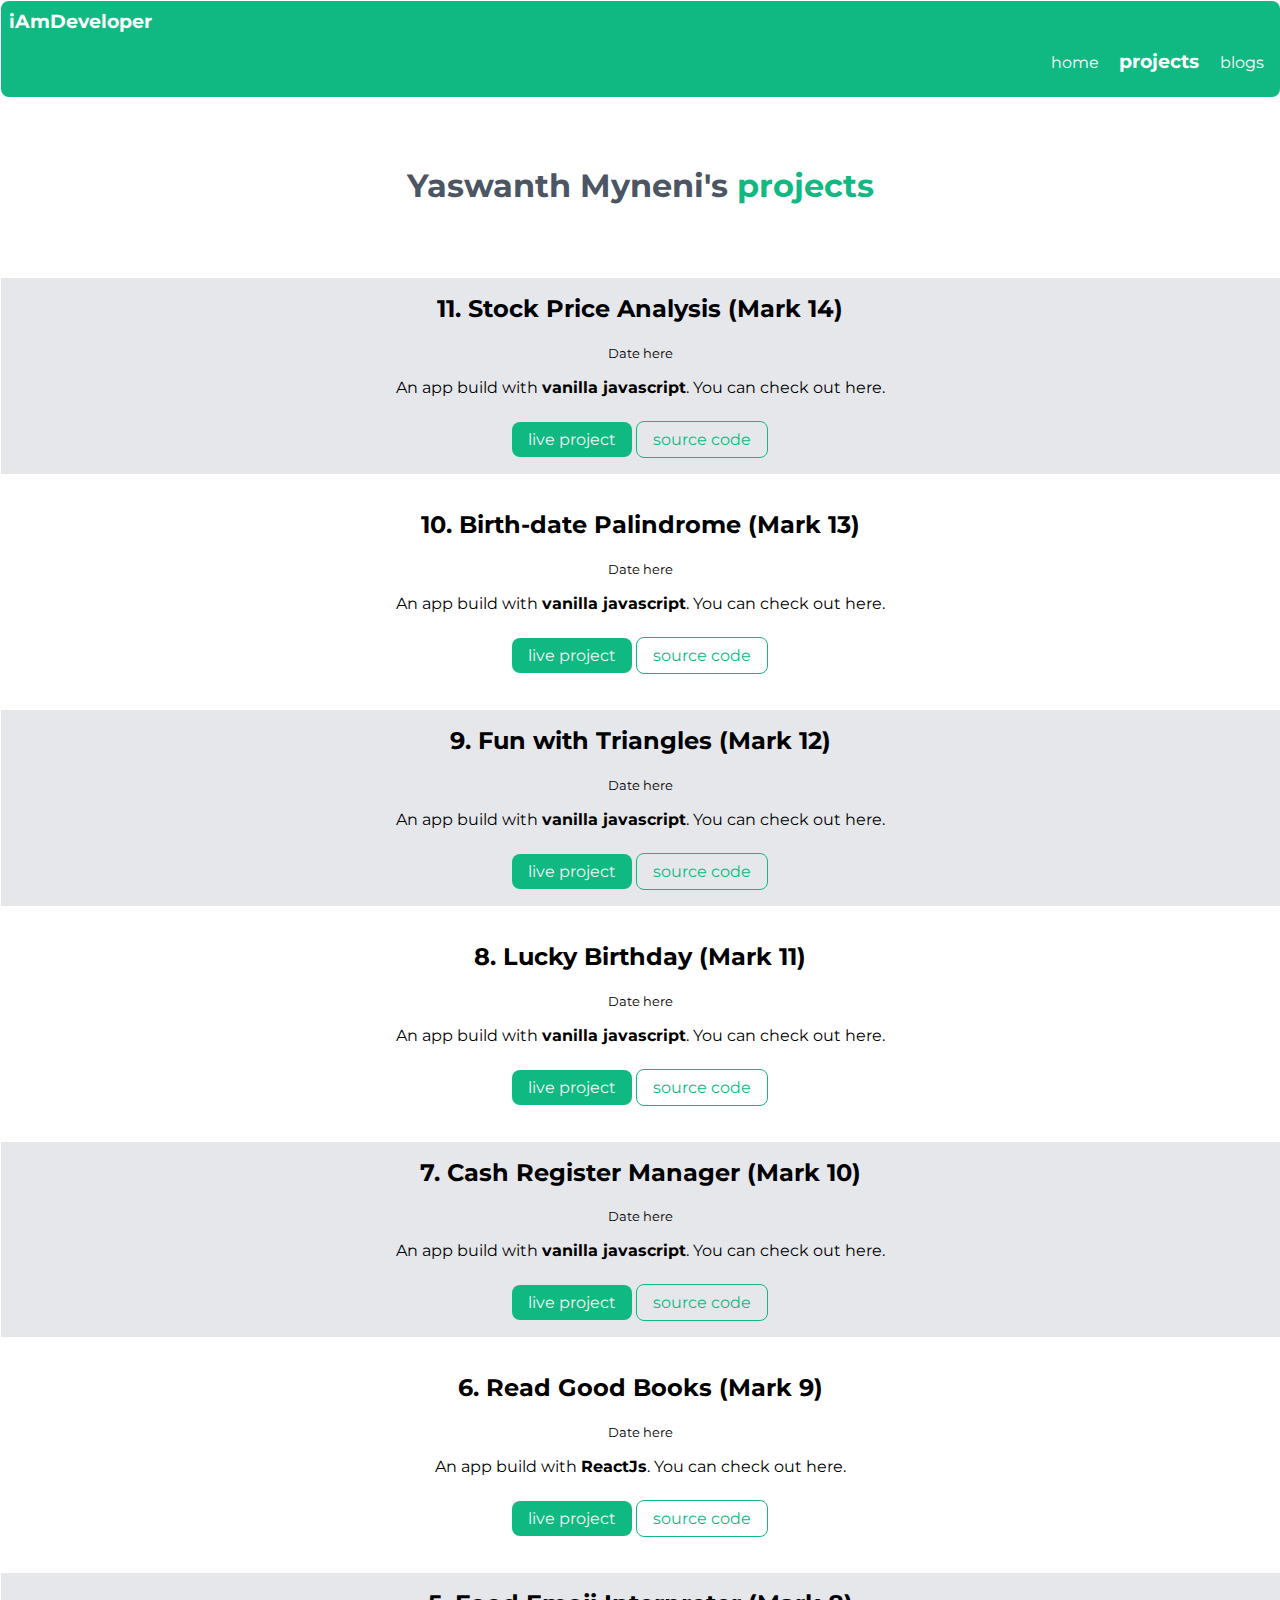
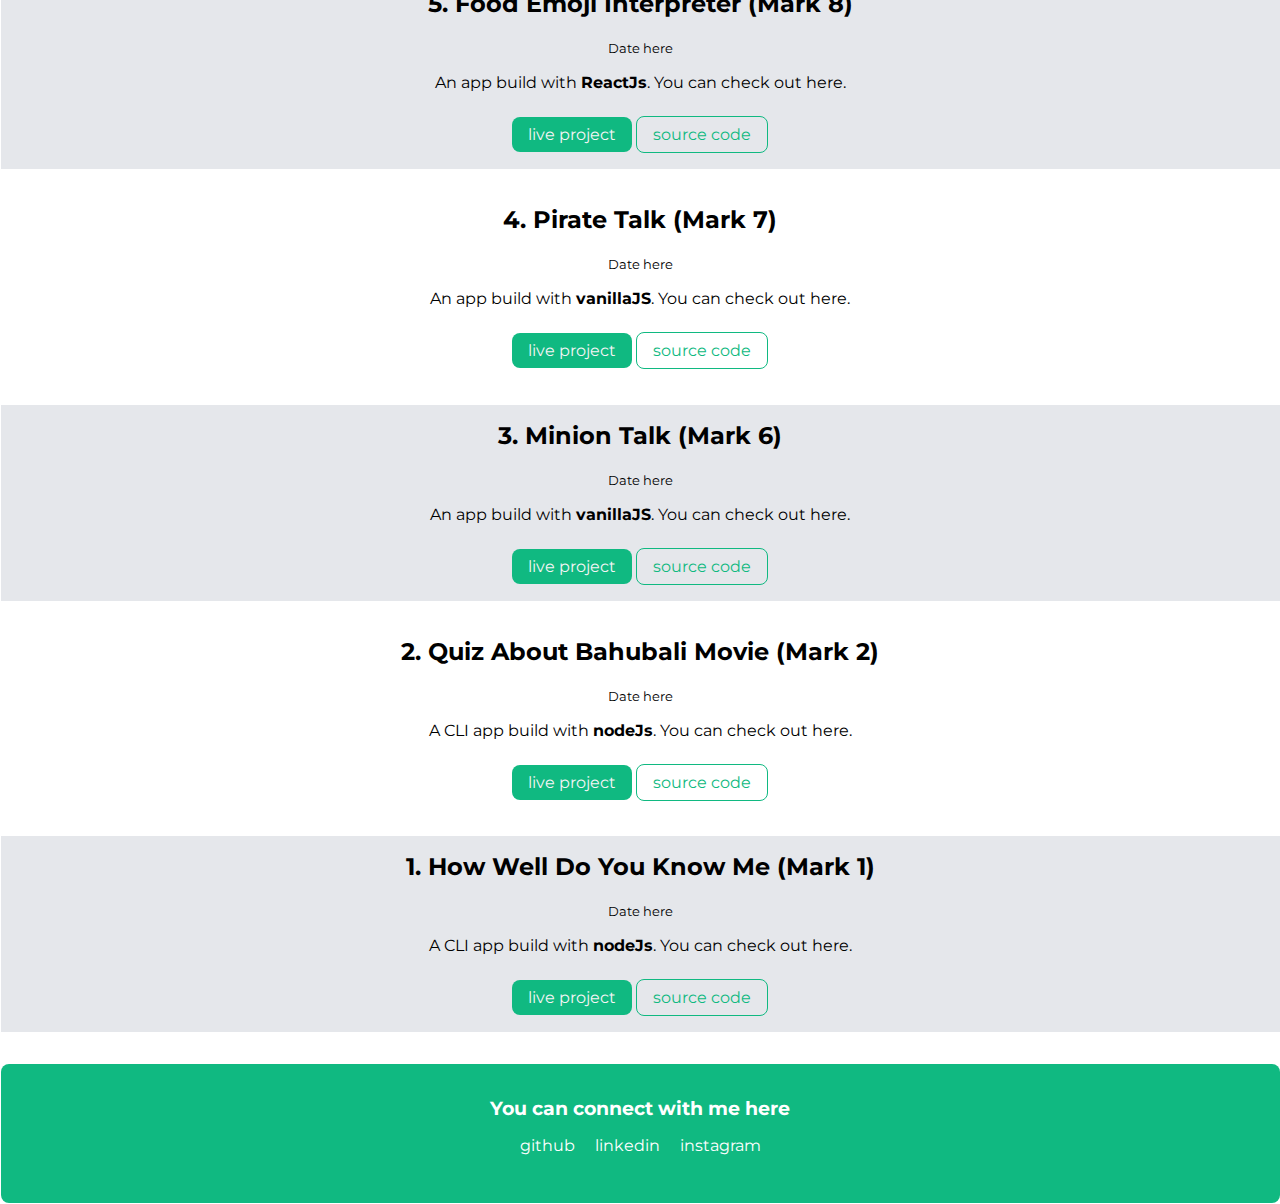
==== commit ec3118d3: "refactor: changed the project names" ====
--- a/project.html
+++ b/project.html
@@ -70,7 +70,7 @@
         </li>
 
         <li class="project-list">
-            <h2>6. Goodbooks List (Mark 9)</h2>
+            <h2>6. Read Good Books (Mark 9)</h2>
             <small>Date here</small>
             <p class="space-bottom">An app build with <strong>ReactJs</strong>. You can check out here.</p>
             <a target="_blank" class="link" href="https://yr72o.csb.app/"> <p class="link-primary">live project</p> </a>
@@ -78,7 +78,7 @@
         </li>
      
         <li class="project-list">
-            <h2>5. Emoji Name Finder (Mark 8)</h2>
+            <h2>5. Food Emoji Interpreter (Mark 8)</h2>
             <small>Date here</small>
             <p class="space-bottom">An app build with <strong>ReactJs</strong>. You can check out here.</p>
             <a target="_blank" class="link" href="https://yfefz.csb.app/"> <p class="link-primary">live project</p> </a>
@@ -86,7 +86,7 @@
         </li> 
     
         <li class="project-list">    
-            <h2>4. Pirate Translator (Mark 7)</h2>
+            <h2>4. Pirate Talk (Mark 7)</h2>
             <small>Date here</small>
             <p class="space-bottom">An app build with <strong>vanillaJS</strong>. You can check out here.</p>
             <a target="_blank" class="link" href="https://piratespeech.netlify.app"> <p class=" link-primary">live project</p> </a>
@@ -94,7 +94,7 @@
         </li> 
     
         <li class="project-list">
-            <h2>3. Minion Translator (Mark 6)</h2>
+            <h2>3. Minion Talk (Mark 6)</h2>
             <small>Date here</small>
             <p class="space-bottom">An app build with <strong>vanillaJS</strong>. You can check out here.</p>
             <a target="_blank" class="link" href="https://minionspeech.netlify.app"> <p class="link-primary">live project</p> </a>
@@ -103,7 +103,7 @@
         </li> 
     
         <li class="project-list">
-            <h2>2. Bahubali fan? (Mark 2)</h2>
+            <h2>2. Quiz About Bahubali Movie (Mark 2)</h2>
             <small>Date here</small>
             <p class="space-bottom">A CLI app build with <strong>nodeJs</strong>. You can check out here.</p>
             <a target="_blank" class="link" href="https://replit.com/@yaswanthmyneni/CLI-2?embed=1&putput=1#index.js"> <p class="link-primary">live project</p> </a>
@@ -111,7 +111,7 @@
         </li> 
     
         <li class="project-list">
-            <h2>1. Do you Know me (Mark 1)</h2>
+            <h2>1. How Well Do You Know Me (Mark 1)</h2>
             <small>Date here</small>
             <p class="space-bottom">A CLI app build with <strong>nodeJs</strong>. You can check out here.</p>
             <a target="_blank" class="link" href="https://replit.com/@yaswanthmyneni/CLI?embed=1&putput=1#index.js"> <p class="link-primary">live project</p> </a>
--- a/style.css
+++ b/style.css
@@ -23,12 +23,6 @@
   margin: auto;
   text-align: center;
 }
-
-/* @media screen and (max-width: 600px) {
-    .container-center {
-        max-width: 90%;
-    } 
-} */
 
 /* links */
 
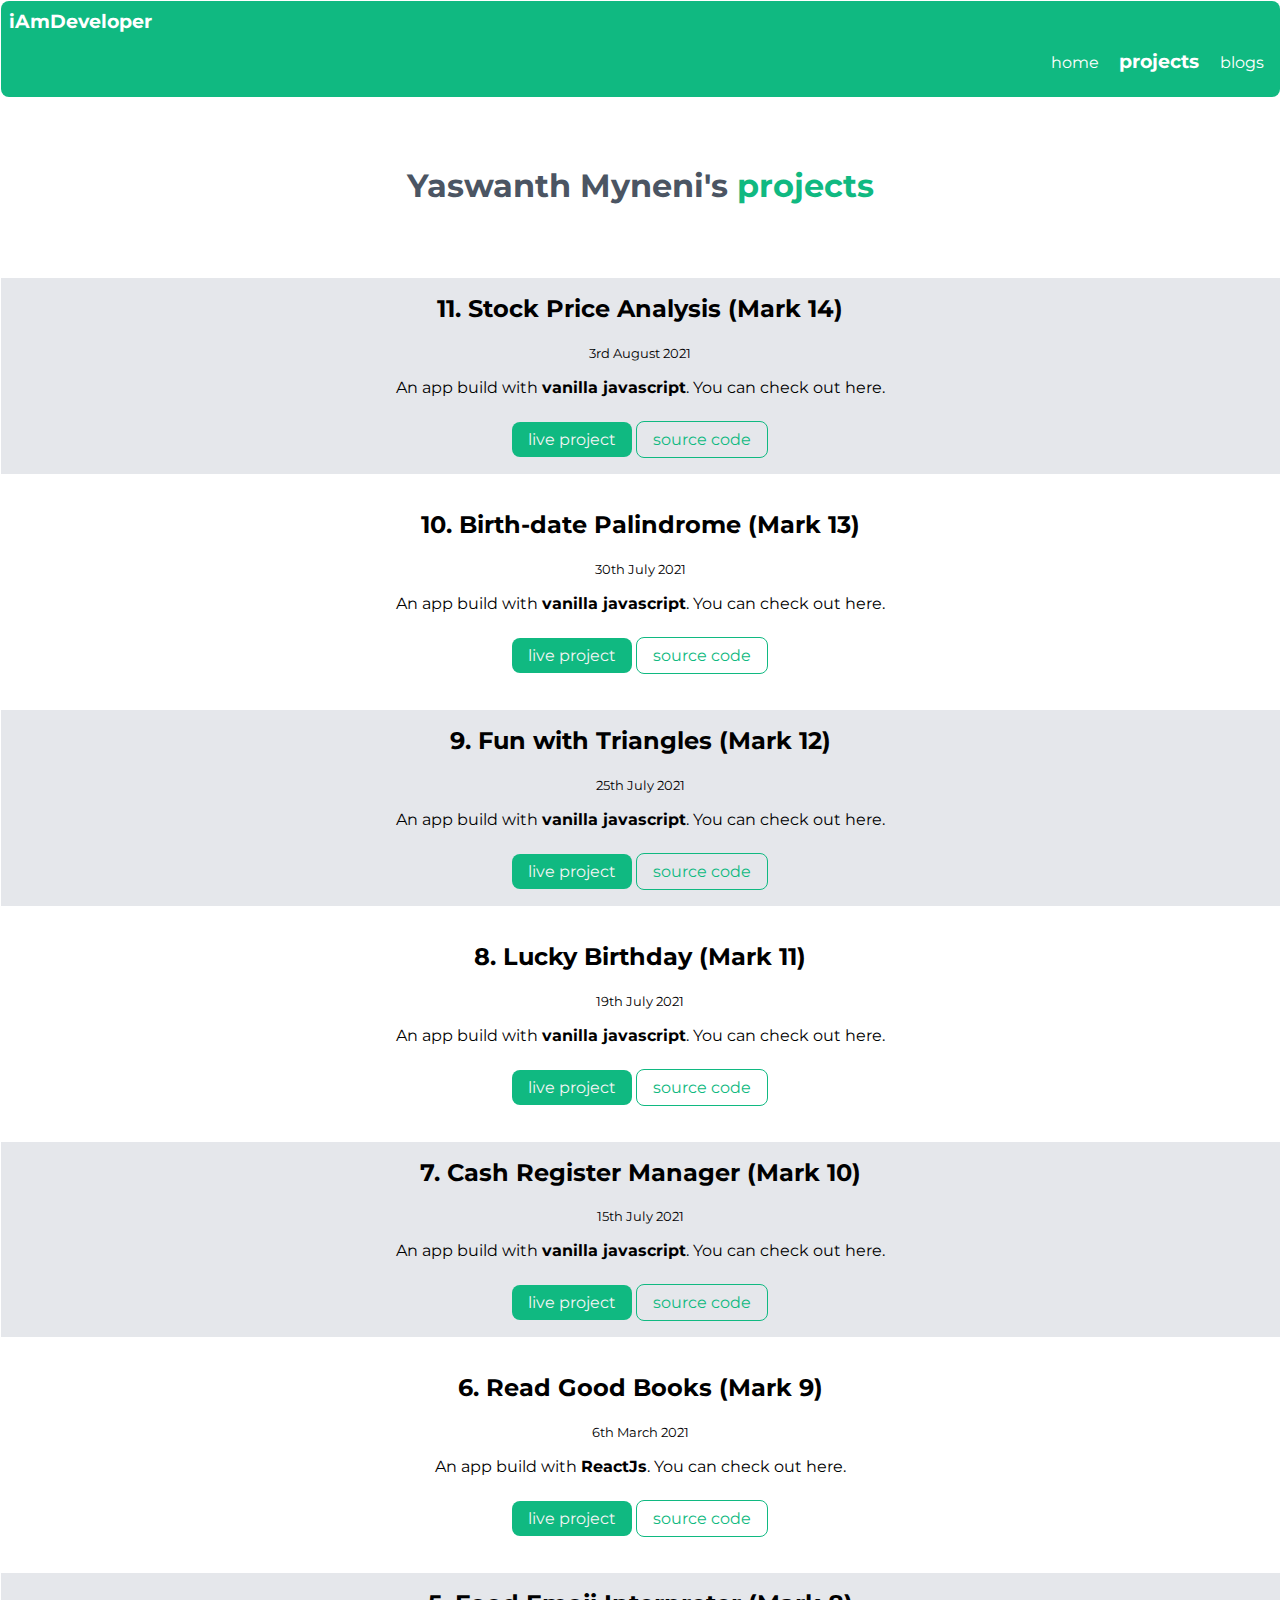
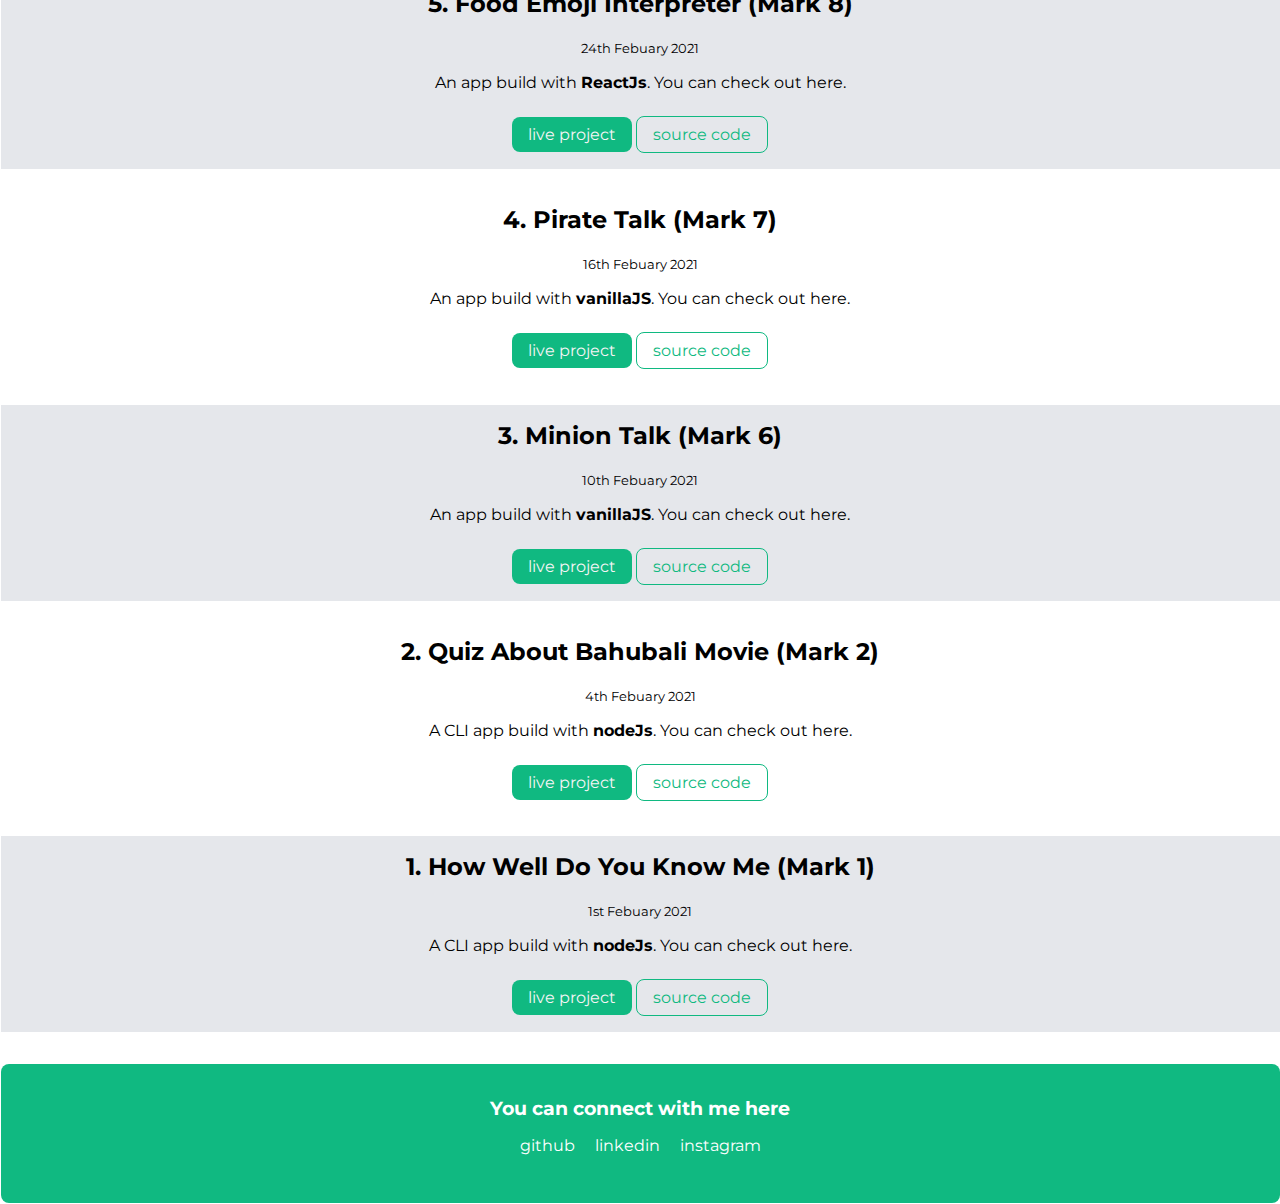
==== commit 3c84ae6d: "refactor: added dates to the project list" ====
--- a/project.html
+++ b/project.html
@@ -35,35 +35,35 @@
 
         <li class="project-list">
             <h2>11. Stock Price Analysis (Mark 14)</h2>
-            <small>Date here</small>
+            <small>3rd August 2021</small>
             <p class="space-bottom">An app build with <strong>vanilla javascript</strong>. You can check out here.</p>
             <a target="_blank" class="link" href="https://stockpriceanalysis.netlify.app"> <p class="link-primary">live project</p> </a>
             <a target="_blank" class="link" href="https://github.com/yaswanthmyneni/stock-price-analysis"><p class=" link-secondary">source code</p></a>    
         </li>
         <li class="project-list">
             <h2>10. Birth-date Palindrome (Mark 13)</h2>
-            <small>Date here</small>
+            <small>30th July 2021</small>
             <p class="space-bottom">An app build with <strong>vanilla javascript</strong>. You can check out here.</p>
             <a target="_blank" class="link" href="https://bdayispalindromeornot.netlify.app"> <p class="link-primary">live project</p> </a>
             <a target="_blank" class="link" href="https://github.com/yaswanthmyneni/birthday-palindrome"><p class=" link-secondary">source code</p></a>    
         </li>
         <li class="project-list">
             <h2>9. Fun with Triangles (Mark 12)</h2>
-            <small>Date here</small>
+            <small>25th July 2021</small>
             <p class="space-bottom">An app build with <strong>vanilla javascript</strong>. You can check out here.</p>
             <a target="_blank" class="link" href="https://secretsoftriangle.netlify.app"> <p class="link-primary">live project</p> </a>
             <a target="_blank" class="link" href="https://github.com/yaswanthmyneni/secrets-of-triangle"><p class=" link-secondary">source code</p></a>    
         </li>
         <li class="project-list">
             <h2>8. Lucky Birthday (Mark 11)</h2>
-            <small>Date here</small>
+            <small>19th July 2021</small>
             <p class="space-bottom">An app build with <strong>vanilla javascript</strong>. You can check out here.</p>
             <a target="_blank" class="link" href="https://bdayisluckyornot.netlify.app"> <p class="link-primary">live project</p> </a>
             <a target="_blank" class="link" href="https://github.com/yaswanthmyneni/lucky-number"><p class=" link-secondary">source code</p></a>    
         </li>
         <li class="project-list">
             <h2>7. Cash Register Manager (Mark 10)</h2>
-            <small>Date here</small>
+            <small>15th July 2021</small>
             <p class="space-bottom">An app build with <strong>vanilla javascript</strong>. You can check out here.</p>
             <a target="_blank" class="link" href="https://calculatecashremainder.netlify.app/"> <p class="link-primary">live project</p> </a>
             <a target="_blank" class="link" href="https://github.com/yaswanthmyneni/cash-register-manager"><p class=" link-secondary">source code</p></a>    
@@ -71,7 +71,7 @@
 
         <li class="project-list">
             <h2>6. Read Good Books (Mark 9)</h2>
-            <small>Date here</small>
+            <small>6th March 2021</small>
             <p class="space-bottom">An app build with <strong>ReactJs</strong>. You can check out here.</p>
             <a target="_blank" class="link" href="https://yr72o.csb.app/"> <p class="link-primary">live project</p> </a>
             <a target="_blank" class="link" href="https://github.com/yaswanthmyneni/goodbooks-list"><p class=" link-secondary">source code</p></a>    
@@ -79,7 +79,7 @@
      
         <li class="project-list">
             <h2>5. Food Emoji Interpreter (Mark 8)</h2>
-            <small>Date here</small>
+            <small>24th Febuary 2021</small>
             <p class="space-bottom">An app build with <strong>ReactJs</strong>. You can check out here.</p>
             <a target="_blank" class="link" href="https://yfefz.csb.app/"> <p class="link-primary">live project</p> </a>
             <a target="_blank" class="link" href="https://github.com/yaswanthmyneni/emoji-name-indicator"><p class=" link-secondary">source code</p></a>    
@@ -87,7 +87,7 @@
     
         <li class="project-list">    
             <h2>4. Pirate Talk (Mark 7)</h2>
-            <small>Date here</small>
+            <small>16th Febuary 2021</small>
             <p class="space-bottom">An app build with <strong>vanillaJS</strong>. You can check out here.</p>
             <a target="_blank" class="link" href="https://piratespeech.netlify.app"> <p class=" link-primary">live project</p> </a>
             <a target="_blank" class="link" href="https://github.com/yaswanthmyneni/language-translator-2"><p class=" link-secondary">source code</p></a>        
@@ -95,7 +95,7 @@
     
         <li class="project-list">
             <h2>3. Minion Talk (Mark 6)</h2>
-            <small>Date here</small>
+            <small>10th Febuary 2021</small>
             <p class="space-bottom">An app build with <strong>vanillaJS</strong>. You can check out here.</p>
             <a target="_blank" class="link" href="https://minionspeech.netlify.app"> <p class="link-primary">live project</p> </a>
             <a target="_blank" class="link" href="https://github.com/yaswanthmyneni/language-translator"><p class=" link-secondary">source code</p></a>    
@@ -104,7 +104,7 @@
     
         <li class="project-list">
             <h2>2. Quiz About Bahubali Movie (Mark 2)</h2>
-            <small>Date here</small>
+            <small>4th Febuary 2021</small>
             <p class="space-bottom">A CLI app build with <strong>nodeJs</strong>. You can check out here.</p>
             <a target="_blank" class="link" href="https://replit.com/@yaswanthmyneni/CLI-2?embed=1&putput=1#index.js"> <p class="link-primary">live project</p> </a>
             <a target="_blank" class="link" href="https://github.com/yaswanthmyneni/quiz-about-bahubali"><p class=" link-secondary">source code</p></a>     
@@ -112,7 +112,7 @@
     
         <li class="project-list">
             <h2>1. How Well Do You Know Me (Mark 1)</h2>
-            <small>Date here</small>
+            <small>1st Febuary 2021</small>
             <p class="space-bottom">A CLI app build with <strong>nodeJs</strong>. You can check out here.</p>
             <a target="_blank" class="link" href="https://replit.com/@yaswanthmyneni/CLI?embed=1&putput=1#index.js"> <p class="link-primary">live project</p> </a>
             <a target="_blank" class="link" href="https://github.com/yaswanthmyneni/quiz-aboutme"><p class=" link-secondary">source code</p></a>    
